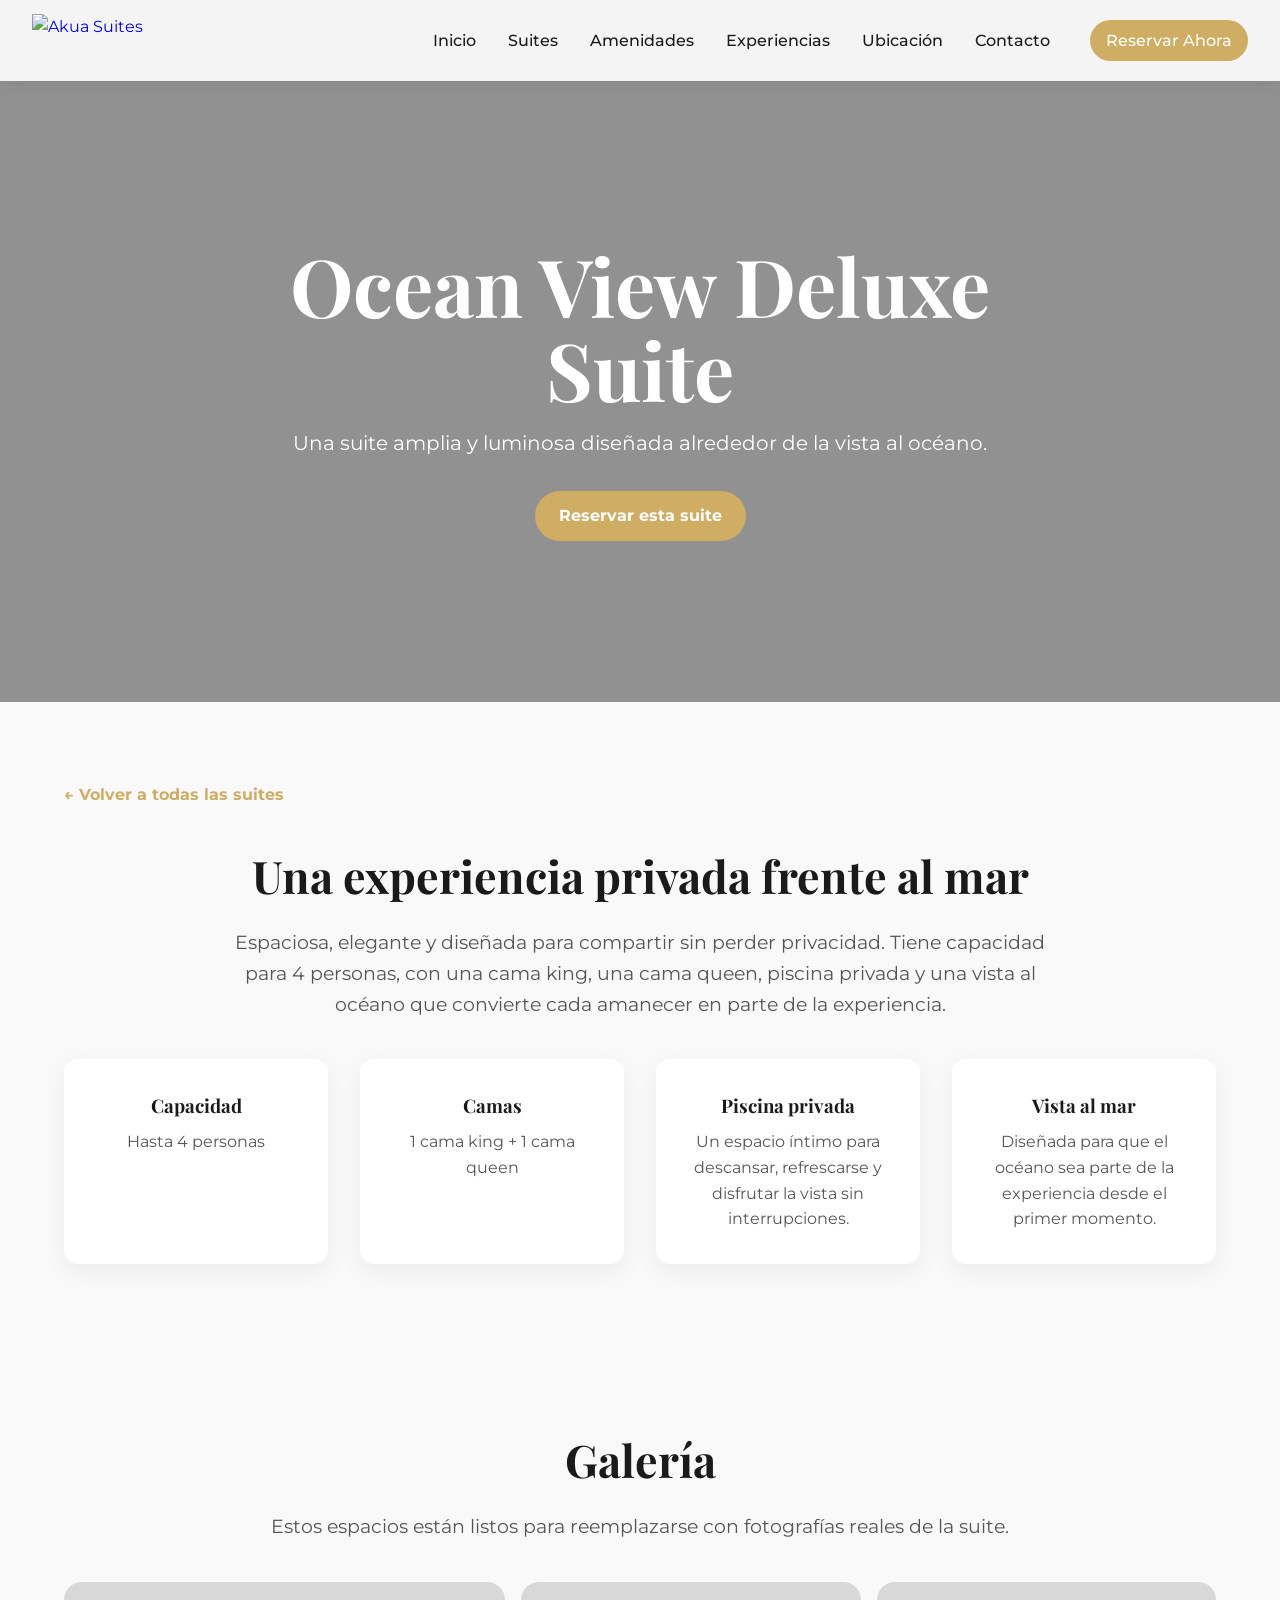
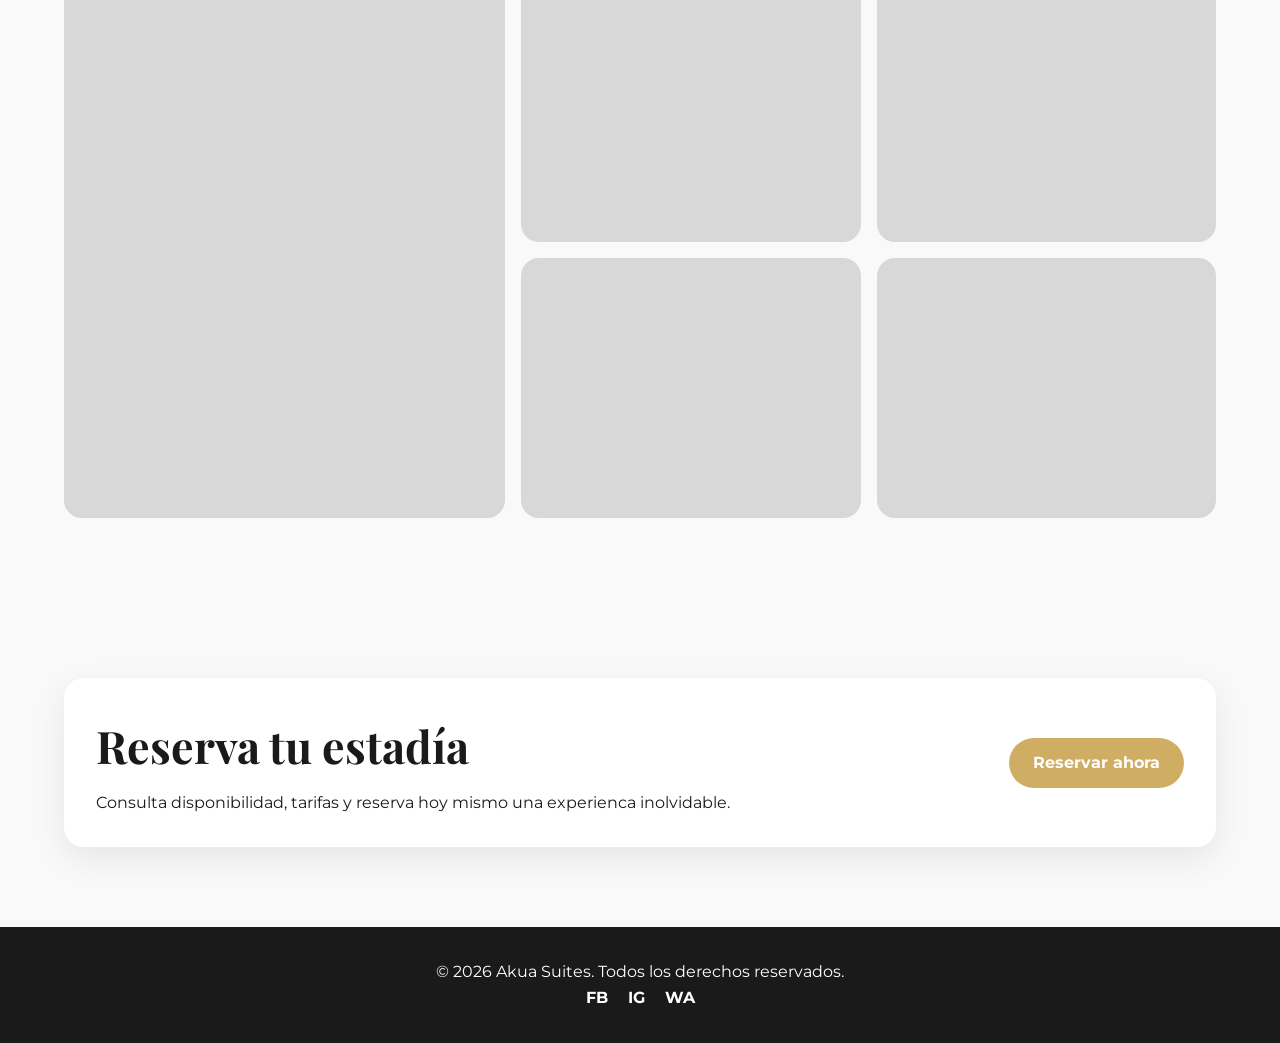
==== suites/ocean-view-deluxe-suite.html @ 4c52f5fa "Add files via upload" ====
<!DOCTYPE html>
<html lang="es">
<head>
    <meta charset="UTF-8">
    <meta name="viewport" content="width=device-width, initial-scale=1.0">
    <title>Ocean View Deluxe Suite – Akua Suites</title>
    <link href="https://fonts.googleapis.com/css2?family=Playfair+Display:wght@400;600;700&family=Montserrat:wght@300;400;600&display=swap" rel="stylesheet">
    <link rel="stylesheet" href="../styles.css">
    <script defer src="../script.js"></script>
</head>
<body>
    
<header class="navbar">
    <a href="../index.html" class="brand" aria-label="Akua Suites inicio">
        <img src="../images/logo.avif" alt="Akua Suites" class="logo-img">
    </a>
    <nav id="nav" class="nav-links">
        <a href="../index.html#home">Inicio</a>
        <a href="../index.html#suites">Suites</a>
        <a href="../index.html#amenities">Amenidades</a>
        <a href="../index.html#experiences">Experiencias</a>
        <a href="../index.html#location">Ubicación</a>
        <a href="../index.html#contact">Contacto</a>
        <a href="https://example.com/book" class="btn-book" target="_blank" rel="noopener">Reservar Ahora</a>
    </nav>
    <button class="hamburger" aria-label="Abrir menú de navegación" aria-expanded="false" aria-controls="nav">
        <span></span><span></span><span></span>
    </button>
</header>


    <section class="suite-detail-hero" style="background-image:url('../images/ocean-view-deluxe-suite.webp');">
        <div class="suite-detail-hero-content">
            <h1>Ocean View Deluxe Suite</h1>
            <p>Una suite amplia y luminosa diseñada alrededor de la vista al océano.</p>
            <a href="https://example.com/book" class="btn-primary" target="_blank" rel="noopener">Reservar esta suite</a>
        </div>
    </section>

    <main>
        <section class="section">
            <div class="container">
                <a href="../index.html#suites" class="back-link">← Volver a todas las suites</a>
                <h2 class="section-title">Una experiencia privada frente al mar</h2>
                <p class="section-subtitle">Espaciosa, elegante y diseñada para compartir sin perder privacidad. Tiene capacidad para 4 personas, con una cama king, una cama queen, piscina privada y una vista al océano que convierte cada amanecer en parte de la experiencia.</p>

                <div class="suite-facts">
                    <div class="fact-card reveal">
                        <h3>Capacidad</h3>
                        <p>Hasta 4 personas</p>
                    </div>
                    <div class="fact-card reveal">
                        <h3>Camas</h3>
                        <p>1 cama king + 1 cama queen</p>
                    </div>
                    <div class="fact-card reveal">
                        <h3>Piscina privada</h3>
                        <p>Un espacio íntimo para descansar, refrescarse y disfrutar la vista sin interrupciones.</p>
                    </div>
                    <div class="fact-card reveal">
                        <h3>Vista al mar</h3>
                        <p>Diseñada para que el océano sea parte de la experiencia desde el primer momento.</p>
                    </div>
                </div>
            </div>
        </section>

        <section class="section">
            <div class="container">
                <h2 class="section-title">Galería</h2>
                <p class="section-subtitle">Estos espacios están listos para reemplazarse con fotografías reales de la suite.</p>
                <div class="suite-gallery">
                    <div class="gallery-item large reveal" style="background-image:url('../images/ocean-view-deluxe-suite-1.avif');"></div>
                    <div class="gallery-item reveal" style="background-image:url('../images/ocean-view-deluxe-suite-2.jpeg');"></div>
                    <div class="gallery-item reveal" style="background-image:url('../images/ocean-view-deluxe-suite-3.jpg');"></div>
                    <div class="gallery-item reveal" style="background-image:url('../images/ocean-view-deluxe-suite-4.jpg');"></div>
                    <div class="gallery-item reveal" style="background-image:url('../images/ocean-view-deluxe-suite-5.jpg');"></div>
                </div>
            </div>
        </section>

        <section class="section">
            <div class="container">
                <div class="suite-booking-panel reveal">
                    <div>
                        <h2 class="section-title" style="text-align:left; margin-bottom:0.5rem;">Reserva tu estadía</h2>
                        <p>Consulta disponibilidad, tarifas y reserva hoy mismo una experienca inolvidable.</p>
                    </div>
                    <a href="https://example.com/book" class="btn-primary" target="_blank" rel="noopener">Reservar ahora</a>
                </div>
            </div>
        </section>
    </main>

    <footer class="footer">
        <div class="container">
            <p>&copy; 2026 Akua Suites. Todos los derechos reservados.</p>
            <div class="social-icons">
                <a href="https://www.facebook.com/Akuasuites/" aria-label="Facebook" target="_blank" rel="noopener">FB</a>
                <a href="https://www.instagram.com/akuasuites/" aria-label="Instagram" target="_blank" rel="noopener">IG</a>
                <a href="https://wa.me/50688733111" aria-label="WhatsApp" target="_blank" rel="noopener">WA</a>
            </div>
        </div>
    </footer>
</body>
</html>
---- styles.css ----
/*
 * Akua Suites Web Styles
 */

:root {
  --primary-color: #1a1a1a;
  --accent-color: #cfae64;
  --light-color: #ffffff;
  --font-serif: 'Playfair Display', serif;
  --font-sans: 'Montserrat', sans-serif;
}

* {
  margin: 0;
  padding: 0;
  box-sizing: border-box;
}

html {
  scroll-padding-top: 92px;
}

body {
  font-family: var(--font-sans);
  line-height: 1.6;
  color: var(--primary-color);
  background-color: #f9f9f9;
  scroll-behavior: smooth;
}

.navbar {
  position: fixed;
  top: 0;
  width: 100%;
  min-height: 78px;
  background-color: rgba(255, 255, 255, 0.9);
  backdrop-filter: blur(16px);
  -webkit-backdrop-filter: blur(16px);
  box-shadow: 0 2px 18px rgba(0, 0, 0, 0.08);
  display: flex;
  justify-content: space-between;
  align-items: center;
  padding: 0.85rem 2rem;
  z-index: 1000;
}

.brand {
  display: inline-flex;
  align-items: center;
  text-decoration: none;
}

.logo-img {
  height: 54px;
  width: auto;
  display: block;
  object-fit: contain;
}

.navbar .nav-links {
  display: flex;
  gap: 1rem;
  align-items: center;
}

.navbar .nav-links a {
  text-decoration: none;
  color: var(--primary-color);
  font-weight: 500;
  position: relative;
  padding: 0.5rem;
  transition: color 0.3s ease;
}

.navbar .nav-links a:hover {
  color: var(--accent-color);
}

.btn-book {
  background-color: var(--accent-color);
  color: var(--light-color) !important;
  padding: 0.5rem 1rem !important;
  border-radius: 999px;
  font-weight: bold;
  margin-left: 1rem;
  text-decoration: none;
}

.btn-book:hover {
  background-color: #a88841;
}

.hamburger {
  display: none;
  flex-direction: column;
  cursor: pointer;
  background: transparent;
  border: none;
  padding: 0.5rem;
}

.hamburger span {
  height: 2px;
  width: 25px;
  background: var(--primary-color);
  margin-bottom: 5px;
  border-radius: 2px;
}

.hero {
  height: 100vh;
  background-image: url('images/hero.avif');
  background-size: cover;
  background-position: center;
  position: relative;
  display: flex;
  align-items: center;
  justify-content: center;
  text-align: center;
  color: var(--light-color);
}

.hero::before,
.suite-detail-hero::before {
  content: '';
  position: absolute;
  inset: 0;
  background: rgba(0, 0, 0, 0.42);
}

.hero-content,
.suite-detail-hero-content {
  position: relative;
  max-width: 850px;
  padding: 1rem;
}

.hero h1,
.suite-detail-hero h1 {
  font-family: var(--font-serif);
  font-size: clamp(2.6rem, 7vw, 5rem);
  line-height: 1.05;
  margin-bottom: 1rem;
}

.hero p,
.suite-detail-hero p {
  font-size: 1.25rem;
  margin-bottom: 2rem;
}

.btn-primary,
.btn-secondary {
  background-color: var(--accent-color);
  color: var(--light-color);
  padding: 0.75rem 1.5rem;
  border-radius: 999px;
  text-decoration: none;
  font-weight: bold;
  transition: background-color 0.3s ease, color 0.3s ease, transform 0.3s ease;
  display: inline-block;
}

.btn-primary:hover,
.btn-secondary:hover {
  background-color: #a88841;
  color: var(--light-color);
  transform: translateY(-2px);
}

.btn-secondary {
  background-color: transparent;
  border: 2px solid var(--accent-color);
  color: var(--accent-color);
}

.btn-secondary:hover {
  background-color: var(--accent-color);
  color: var(--light-color);
}

.section {
  padding: 5rem 0;
}

.container {
  width: 90%;
  max-width: 1200px;
  margin: 0 auto;
}

.section-title {
  font-family: var(--font-serif);
  font-size: clamp(2rem, 4vw, 2.8rem);
  margin-bottom: 1rem;
  text-align: center;
}

.section-subtitle {
  font-size: 1.2rem;
  margin: 0 auto 2.5rem;
  text-align: center;
  color: #555;
  max-width: 850px;
}

.suite-grid {
  display: grid;
  grid-template-columns: repeat(auto-fit, minmax(260px, 1fr));
  gap: 2rem;
}

.suite-item {
  background-color: #fff;
  border-radius: 14px;
  overflow: hidden;
  box-shadow: 0 8px 28px rgba(0, 0, 0, 0.08);
  text-align: left;
  transition: transform 0.35s ease, box-shadow 0.35s ease;
}

.suite-link {
  display: block;
  color: inherit;
  text-decoration: none;
}

.suite-item:hover {
  transform: translateY(-7px);
  box-shadow: 0 16px 38px rgba(0, 0, 0, 0.15);
}

.suite-image {
  height: 220px;
  background-size: cover;
  background-position: center;
  background-color: #d8d8d8;
}

.suite-card-content {
  padding-bottom: 1.5rem;
}

.suite-label {
  margin: 1rem 1rem 0.25rem !important;
  color: var(--accent-color) !important;
  font-size: 0.78rem;
  text-transform: uppercase;
  letter-spacing: 0.12em;
  font-weight: 700;
}

.suite-item h3 {
  font-family: var(--font-serif);
  font-size: 1.5rem;
  margin: 0.35rem 1rem 0.75rem;
}

.suite-item p {
  margin: 0 1rem 1.2rem;
  color: #666;
}

.suite-note {
  margin-top: 2rem;
  font-style: italic;
  text-align: center;
  color: #666;
}

.amenities-grid,
.experience-grid,
.suite-facts {
  display: grid;
  gap: 2rem;
}

.amenities-grid {
  grid-template-columns: repeat(auto-fit, minmax(220px, 1fr));
}

.experience-grid {
  grid-template-columns: repeat(auto-fit, minmax(250px, 1fr));
}

.amenity-item,
.experience-item,
.fact-card {
  background-color: #fff;
  padding: 2rem;
  border-radius: 14px;
  text-align: center;
  box-shadow: 0 8px 24px rgba(0, 0, 0, 0.06);
  transition: transform 0.3s ease;
}

.experience-item {
  text-align: left;
}

.amenity-item:hover,
.experience-item:hover,
.fact-card:hover {
  transform: translateY(-5px);
}

.amenity-icon {
  font-size: 2rem;
  margin-bottom: 0.5rem;
}

.amenity-item h4,
.experience-item h3,
.fact-card h3 {
  font-family: var(--font-serif);
  margin-bottom: 0.5rem;
}

.amenity-item p,
.experience-item p,
.fact-card p {
  color: #555;
}

.text-link {
  display: inline-block;
  margin: 0 1rem;
  color: var(--accent-color);
  font-weight: 600;
  text-decoration: none;
  border-bottom: 1px solid var(--accent-color);
  transition: opacity 0.3s ease;
}

.experience-item .text-link {
  margin-left: 0;
}

.text-link:hover {
  opacity: 0.7;
}

.location-content {
  background-color: #fff;
  padding: 2rem;
  border-radius: 14px;
  box-shadow: 0 8px 24px rgba(0, 0, 0, 0.06);
}

.map-embed {
  width: 100%;
  height: 350px;
  border-radius: 14px;
  overflow: hidden;
  margin-top: 1.5rem;
  box-shadow: 0 10px 28px rgba(0, 0, 0, 0.08);
}

.map-embed iframe {
  width: 100%;
  height: 100%;
  display: block;
}

.contact-content {
  display: flex;
  flex-wrap: wrap;
  gap: 2rem;
}

.contact-form,
.contact-info {
  flex: 1 1 300px;
}

.contact-form label {
  display: block;
  margin-bottom: 0.5rem;
  font-weight: bold;
}

.contact-form input,
.contact-form textarea {
  width: 100%;
  padding: 0.75rem;
  border: 1px solid #ccc;
  border-radius: 8px;
  margin-bottom: 1rem;
}

.contact-info p {
  margin-bottom: 1rem;
}

.footer {
  background-color: var(--primary-color);
  color: var(--light-color);
  padding: 2rem 0;
  text-align: center;
}

.footer .social-icons a {
  margin: 0 0.5rem;
  color: var(--light-color);
  text-decoration: none;
  font-weight: bold;
}

.footer .social-icons a:hover {
  color: var(--accent-color);
}

/* Suite detail pages */
.suite-detail-hero {
  min-height: 78vh;
  background-size: cover;
  background-position: center;
  position: relative;
  display: flex;
  align-items: center;
  justify-content: center;
  text-align: center;
  color: var(--light-color);
  padding-top: 82px;
}

.suite-facts {
  grid-template-columns: repeat(auto-fit, minmax(220px, 1fr));
}

.suite-gallery {
  display: grid;
  grid-template-columns: 1.3fr 1fr 1fr;
  grid-auto-rows: 260px;
  gap: 1rem;
}

.gallery-item {
  background-size: cover;
  background-position: center;
  background-color: #d8d8d8;
  border-radius: 18px;
  overflow: hidden;
  position: relative;
}

.gallery-item::after {
  position: absolute;
  inset: auto 1rem 1rem 1rem;
  background: rgba(255, 255, 255, 0.82);
  color: #333;
  padding: 0.45rem 0.75rem;
  border-radius: 999px;
  font-size: 0.8rem;
  width: max-content;
}

.gallery-item.large {
  grid-row: span 2;
}

.suite-booking-panel {
  background: #fff;
  border-radius: 20px;
  padding: 2rem;
  box-shadow: 0 12px 35px rgba(0, 0, 0, 0.08);
  display: flex;
  align-items: center;
  justify-content: space-between;
  gap: 1.5rem;
  flex-wrap: wrap;
}

.back-link {
  display: inline-block;
  margin-bottom: 2rem;
  color: var(--accent-color);
  text-decoration: none;
  font-weight: 700;
}

/* Reveal animation */
.reveal {
  opacity: 0;
  transform: translateY(40px);
  transition: opacity 0.6s ease-out, transform 0.6s ease-out;
}

.reveal.active {
  opacity: 1;
  transform: translateY(0);
}

@media (max-width: 900px) {
  .navbar .nav-links {
    position: fixed;
    top: 0;
    right: -100%;
    height: 100vh;
    width: min(78%, 360px);
    background-color: rgba(255, 255, 255, 0.97);
    flex-direction: column;
    align-items: flex-start;
    padding: 6rem 2rem 2rem;
    transition: right 0.3s ease;
    box-shadow: -10px 0 30px rgba(0, 0, 0, 0.12);
  }

  .navbar .nav-links.open {
    right: 0;
  }

  .navbar .nav-links a {
    margin: 0.4rem 0;
    font-size: 1.05rem;
  }

  .navbar .hamburger {
    display: flex;
  }

  .btn-book {
    margin-left: 0;
  }

  .section {
    padding: 4rem 0;
  }

  .hero h1,
  .suite-detail-hero h1 {
    font-size: 2.7rem;
  }

  .hero p,
  .suite-detail-hero p {
    font-size: 1rem;
  }

  .logo-img {
    height: 46px;
  }

  .suite-gallery {
    grid-template-columns: 1fr;
    grid-auto-rows: 240px;
  }

  .gallery-item.large {
    grid-row: span 1;
  }
}

@media (prefers-reduced-motion: reduce) {
  * {
    scroll-behavior: auto !important;
    transition: none !important;
  }
}


/* Contact social section */
.contact-social-panel {
  background: #fff;
  border-radius: 22px;
  padding: 2.5rem;
  box-shadow: 0 12px 35px rgba(0, 0, 0, 0.08);
  display: grid;
  grid-template-columns: 1fr 1.3fr;
  gap: 2rem;
  align-items: center;
}

.contact-card {
  text-align: left;
}

.contact-label {
  display: inline-block;
  color: var(--accent-color);
  font-size: 0.78rem;
  text-transform: uppercase;
  letter-spacing: 0.12em;
  font-weight: 700;
  margin-bottom: 0.6rem;
}

.contact-phone {
  display: block;
  font-family: var(--font-serif);
  font-size: clamp(2rem, 4vw, 3rem);
  color: var(--primary-color);
  text-decoration: none;
  line-height: 1.1;
  margin-bottom: 1rem;
}

.contact-phone:hover {
  color: var(--accent-color);
}

.social-contact-grid {
  display: grid;
  grid-template-columns: repeat(3, 1fr);
  gap: 1rem;
}

.social-card {
  min-height: 150px;
  border: 1px solid rgba(0, 0, 0, 0.08);
  border-radius: 18px;
  padding: 1.25rem;
  text-decoration: none;
  color: var(--primary-color);
  display: flex;
  flex-direction: column;
  justify-content: center;
  align-items: center;
  gap: 0.85rem;
  transition: transform 0.3s ease, box-shadow 0.3s ease, border-color 0.3s ease;
}

.social-card:hover {
  transform: translateY(-5px);
  box-shadow: 0 14px 30px rgba(0, 0, 0, 0.12);
  border-color: var(--accent-color);
}

.social-card img {
  width: 52px;
  height: 52px;
  object-fit: contain;
}

.social-card span {
  font-weight: 700;
}

@media (max-width: 768px) {
  .contact-social-panel {
    grid-template-columns: 1fr;
    padding: 1.5rem;
  }

  .social-contact-grid {
    grid-template-columns: 1fr;
  }

  .social-card {
    min-height: 110px;
  }
}


/* Corrected contact section: social only */
.contact-social-panel {
  background: #fff;
  border-radius: 22px;
  padding: 2.5rem;
  box-shadow: 0 12px 35px rgba(0, 0, 0, 0.08);
  display: grid;
  grid-template-columns: 1fr 1.3fr;
  gap: 2rem;
  align-items: center;
}

.contact-card {
  text-align: left;
}

.contact-label {
  display: inline-block;
  color: var(--accent-color);
  font-size: 0.78rem;
  text-transform: uppercase;
  letter-spacing: 0.12em;
  font-weight: 700;
  margin-bottom: 0.6rem;
}

.contact-phone {
  display: block;
  font-family: var(--font-serif);
  font-size: clamp(2rem, 4vw, 3rem);
  color: var(--primary-color);
  text-decoration: none;
  line-height: 1.1;
  margin-bottom: 1rem;
}

.contact-phone:hover {
  color: var(--accent-color);
}

.social-contact-grid {
  display: grid;
  grid-template-columns: repeat(3, 1fr);
  gap: 1rem;
}

.social-card {
  min-height: 150px;
  border: 1px solid rgba(0, 0, 0, 0.08);
  border-radius: 18px;
  padding: 1.25rem;
  text-decoration: none;
  color: var(--primary-color);
  display: flex;
  flex-direction: column;
  justify-content: center;
  align-items: center;
  gap: 0.85rem;
  transition: transform 0.3s ease, box-shadow 0.3s ease, border-color 0.3s ease;
}

.social-card:hover {
  transform: translateY(-5px);
  box-shadow: 0 14px 30px rgba(0, 0, 0, 0.12);
  border-color: var(--accent-color);
}

.social-card img {
  width: 52px;
  height: 52px;
  object-fit: contain;
}

.social-card span {
  font-weight: 700;
}

@media (max-width: 768px) {
  .contact-social-panel {
    grid-template-columns: 1fr;
    padding: 1.5rem;
  }

  .social-contact-grid {
    grid-template-columns: 1fr;
  }

  .social-card {
    min-height: 110px;
  }
}
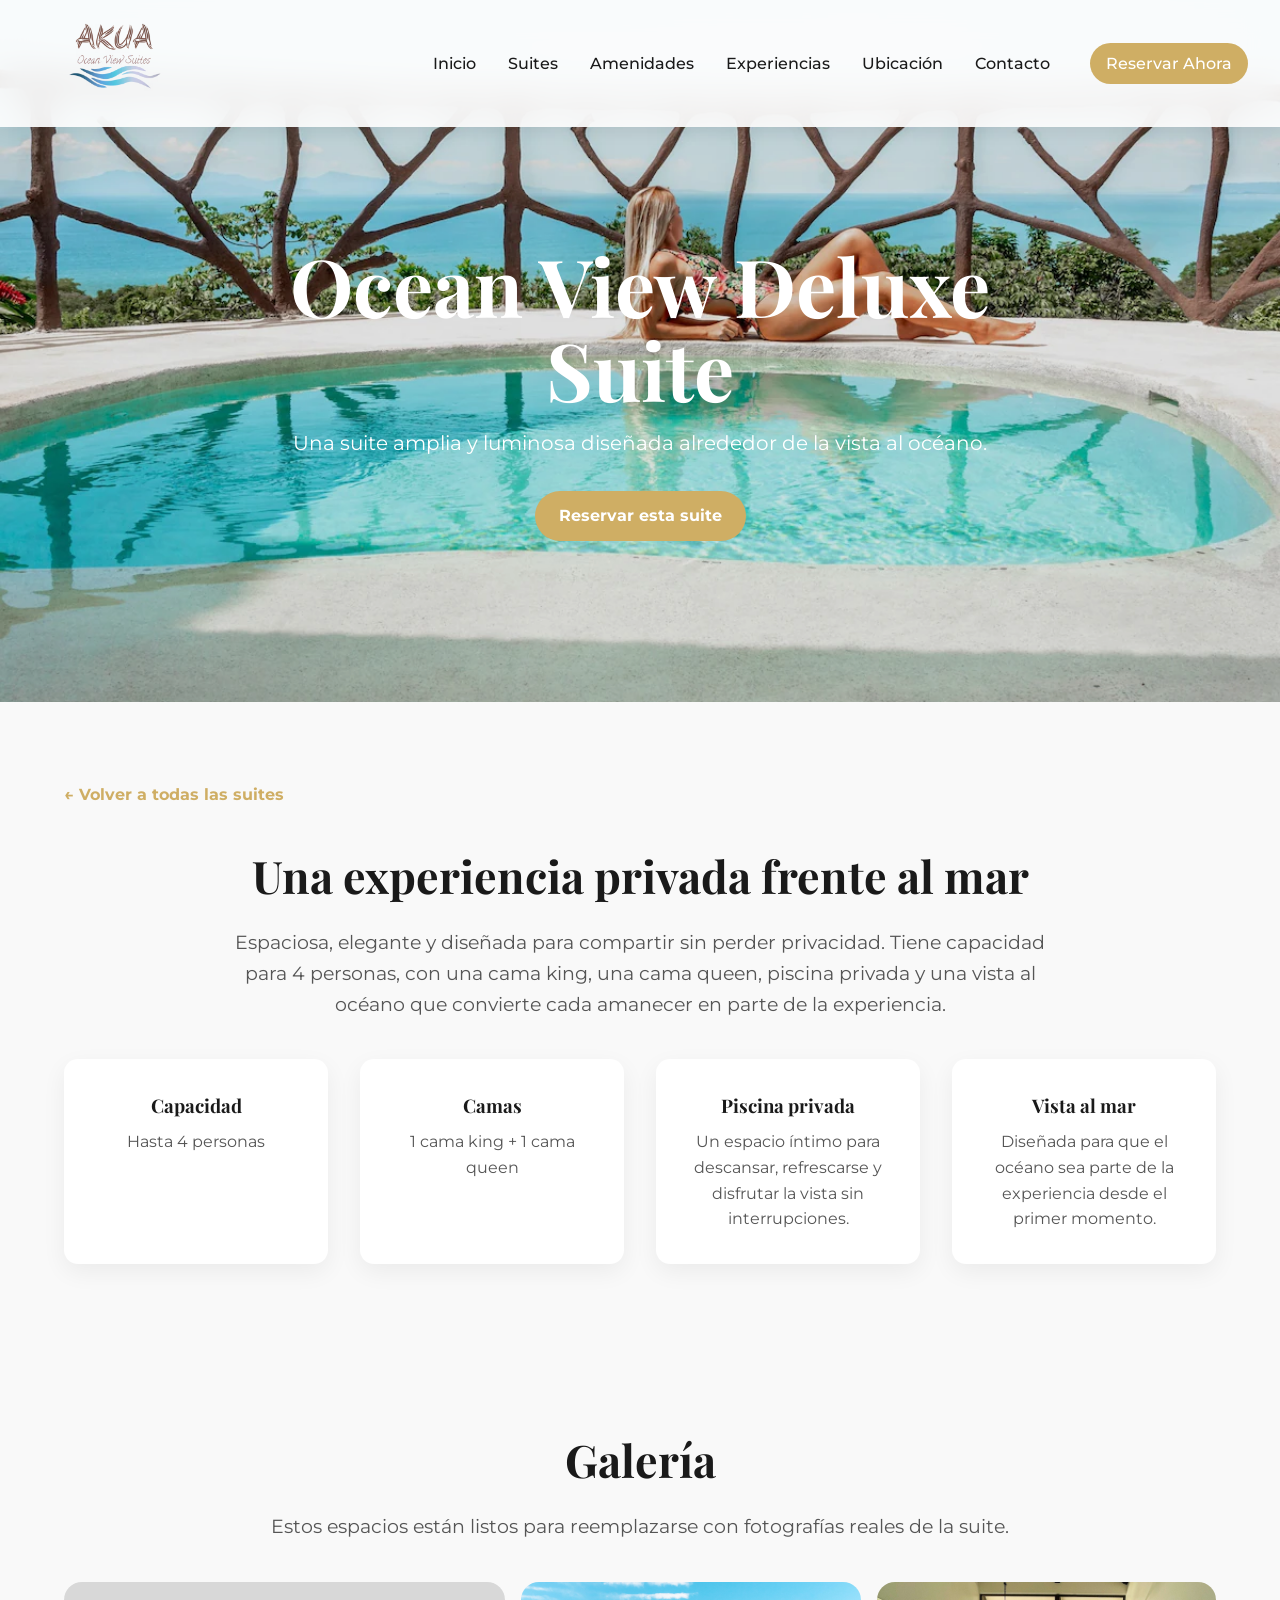
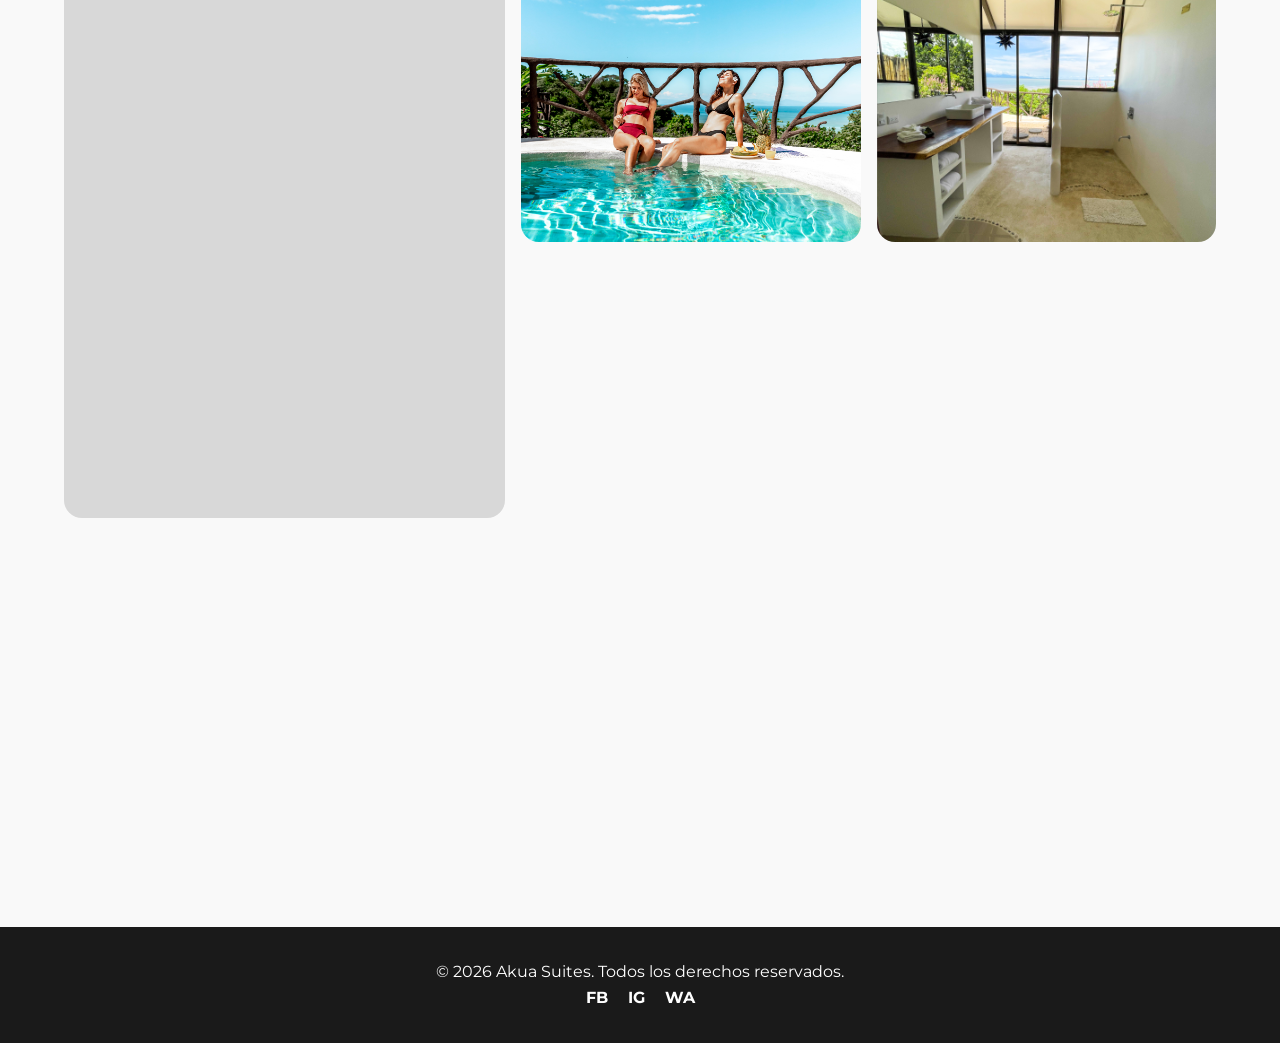
==== commit 8cc08845: "Fix 1" ====
--- a/suites/ocean-view-deluxe-suite.html
+++ b/suites/ocean-view-deluxe-suite.html
@@ -70,8 +70,8 @@
                 <h2 class="section-title">Galería</h2>
                 <p class="section-subtitle">Estos espacios están listos para reemplazarse con fotografías reales de la suite.</p>
                 <div class="suite-gallery">
-                    <div class="gallery-item large reveal" style="background-image:url('../images/ocean-view-deluxe-suite-1.avif');"></div>
-                    <div class="gallery-item reveal" style="background-image:url('../images/ocean-view-deluxe-suite-2.jpeg');"></div>
+                    <div class="gallery-item large reveal" style="background-image:url('../images/ocean-view-deluxe-suite-1.jpg');"></div>
+                    <div class="gallery-item reveal" style="background-image:url('../images/ocean-view-deluxe-suite-2.jpg');"></div>
                     <div class="gallery-item reveal" style="background-image:url('../images/ocean-view-deluxe-suite-3.jpg');"></div>
                     <div class="gallery-item reveal" style="background-image:url('../images/ocean-view-deluxe-suite-4.jpg');"></div>
                     <div class="gallery-item reveal" style="background-image:url('../images/ocean-view-deluxe-suite-5.jpg');"></div>
--- a/styles.css
+++ b/styles.css
@@ -51,7 +51,7 @@
 }
 
 .logo-img {
-  height: 54px;
+  height: 100px;
   width: auto;
   display: block;
   object-fit: contain;
@@ -120,12 +120,20 @@
   color: var(--light-color);
 }
 
-.hero::before,
+.hero::before {
+  content: '';
+  position: absolute;
+  inset: 0;
+  /* Main hero overlay (reduced) */
+  background: rgba(0, 0, 0, 0.18);
+}
+
 .suite-detail-hero::before {
   content: '';
   position: absolute;
   inset: 0;
-  background: rgba(0, 0, 0, 0.42);
+  /* Slightly clearer on suite pages */
+  background: rgba(0, 0, 0, 0.12);
 }
 
 .hero-content,
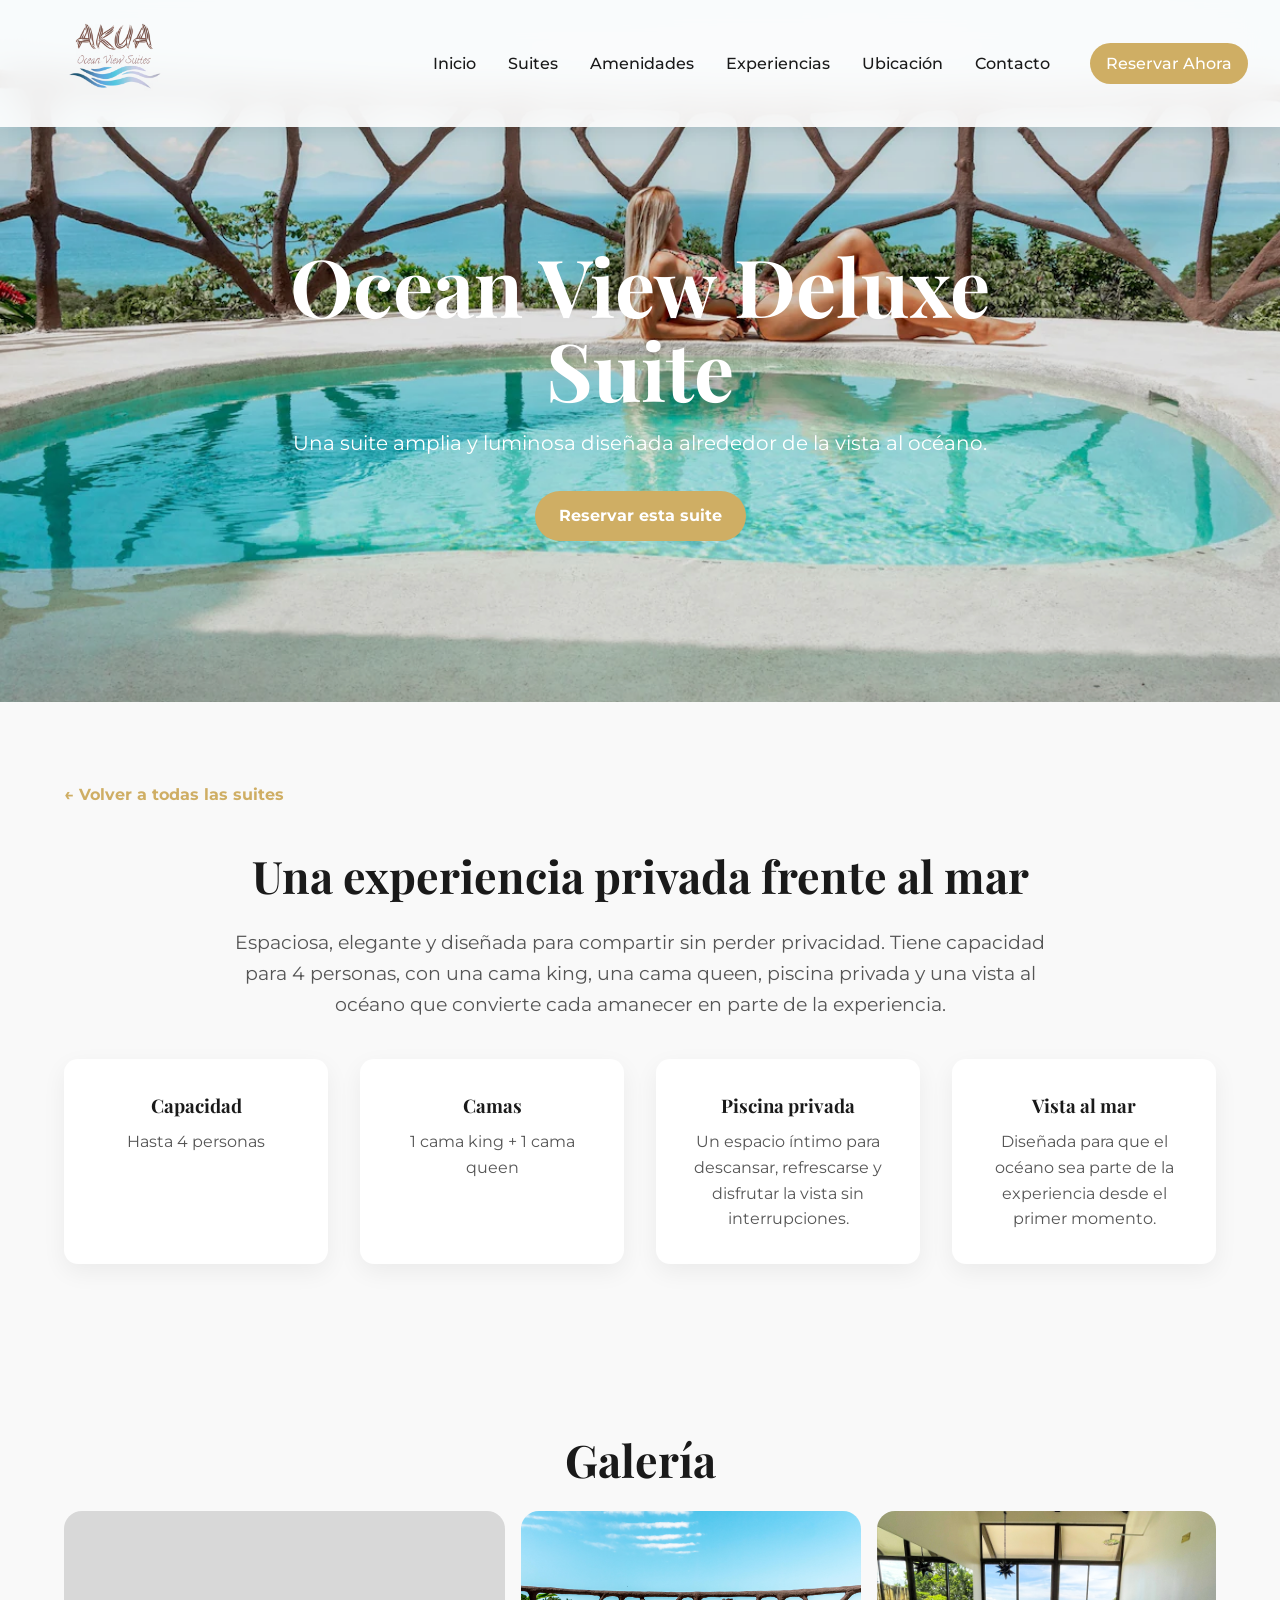
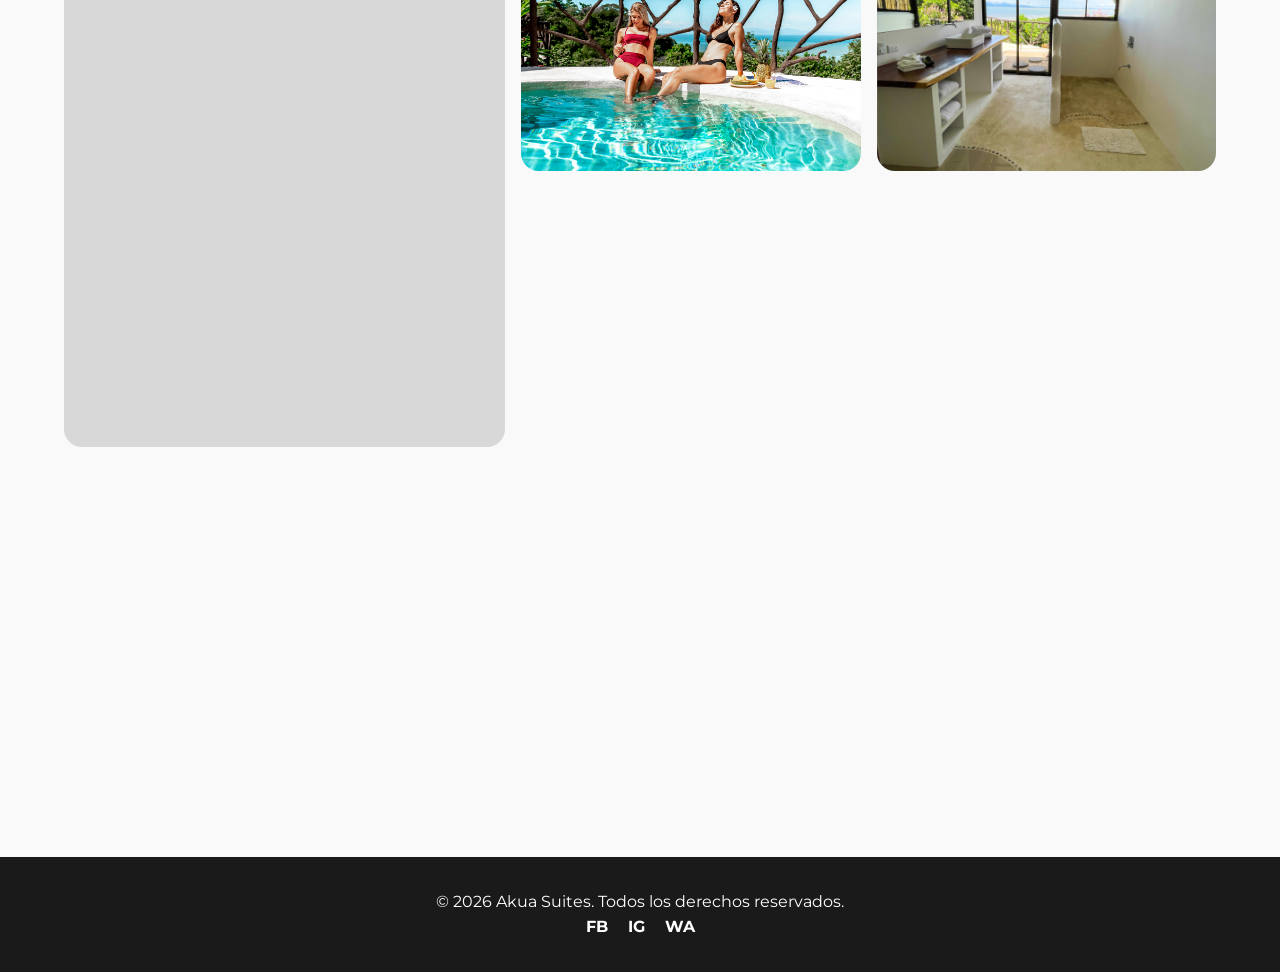
==== commit 2d4d167e: "Fix 2" ====
--- a/suites/ocean-view-deluxe-suite.html
+++ b/suites/ocean-view-deluxe-suite.html
@@ -68,7 +68,6 @@
         <section class="section">
             <div class="container">
                 <h2 class="section-title">Galería</h2>
-                <p class="section-subtitle">Estos espacios están listos para reemplazarse con fotografías reales de la suite.</p>
                 <div class="suite-gallery">
                     <div class="gallery-item large reveal" style="background-image:url('../images/ocean-view-deluxe-suite-1.jpg');"></div>
                     <div class="gallery-item reveal" style="background-image:url('../images/ocean-view-deluxe-suite-2.jpg');"></div>
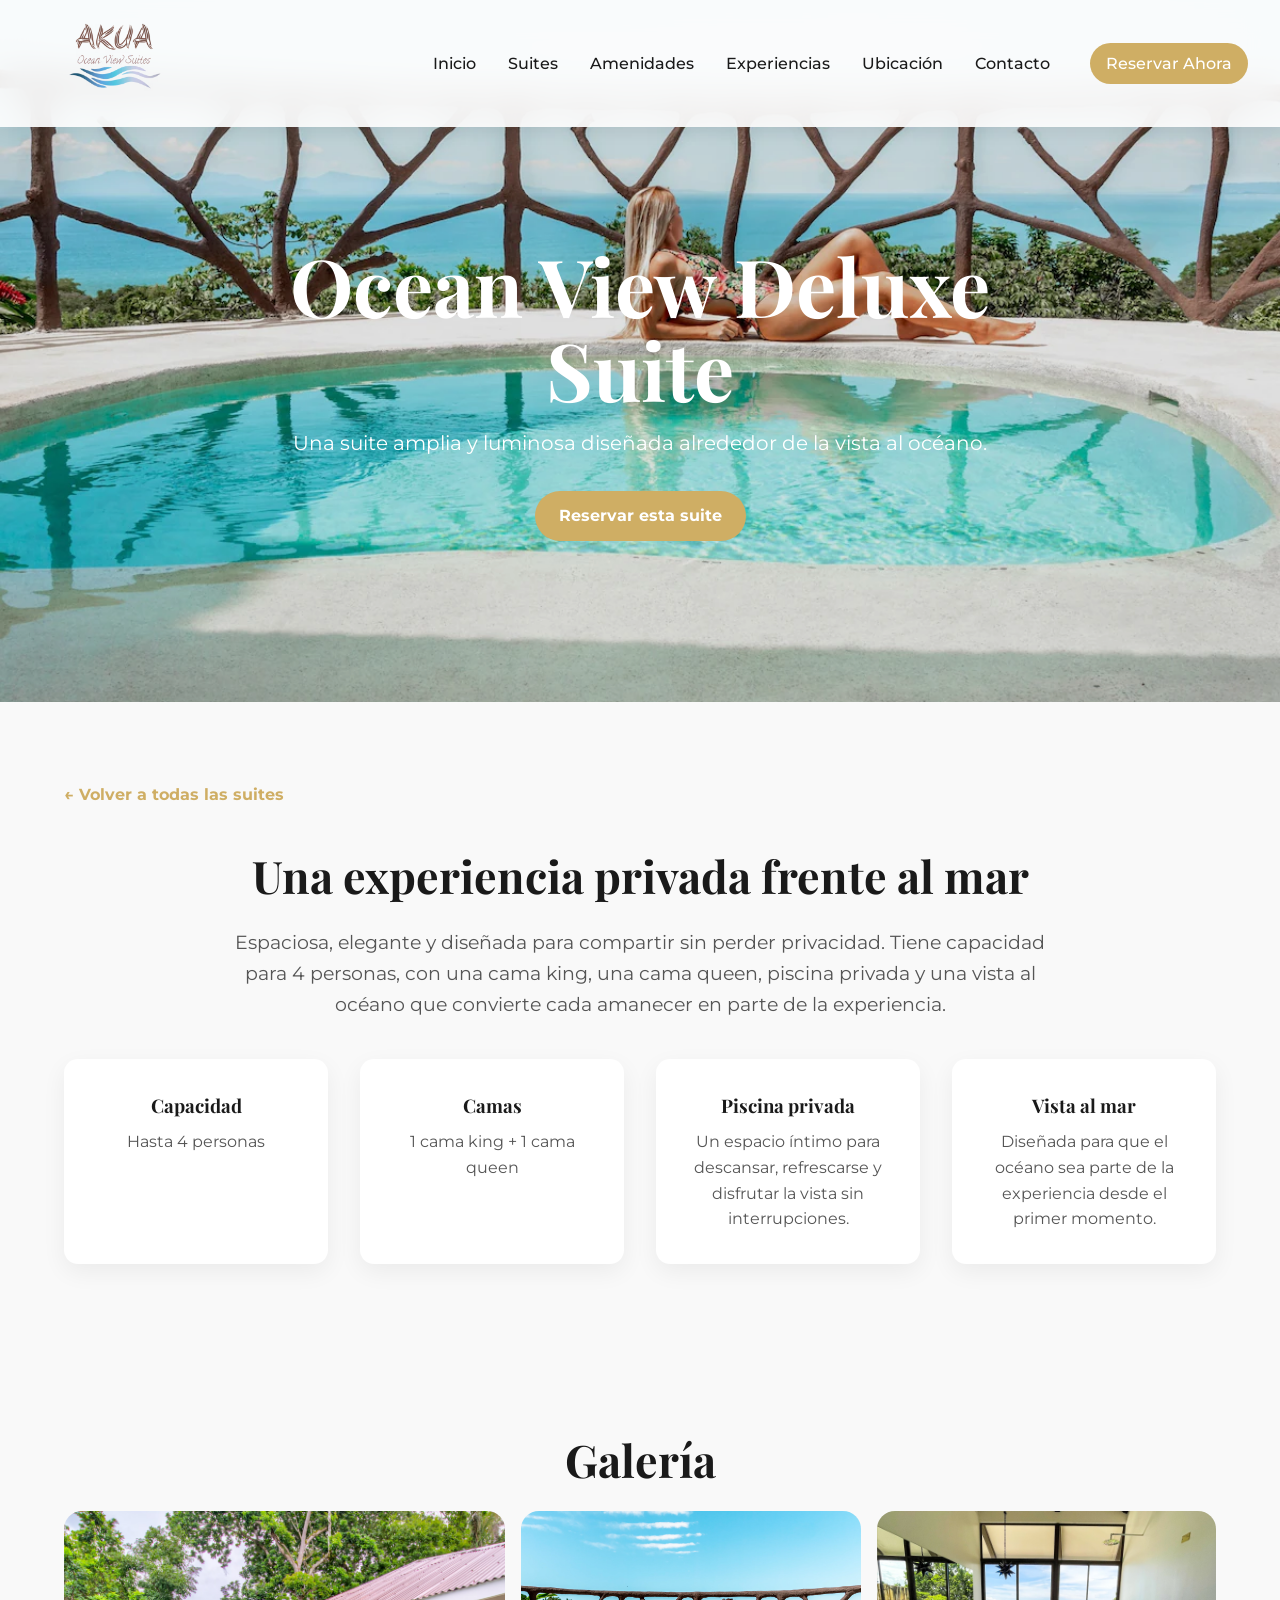
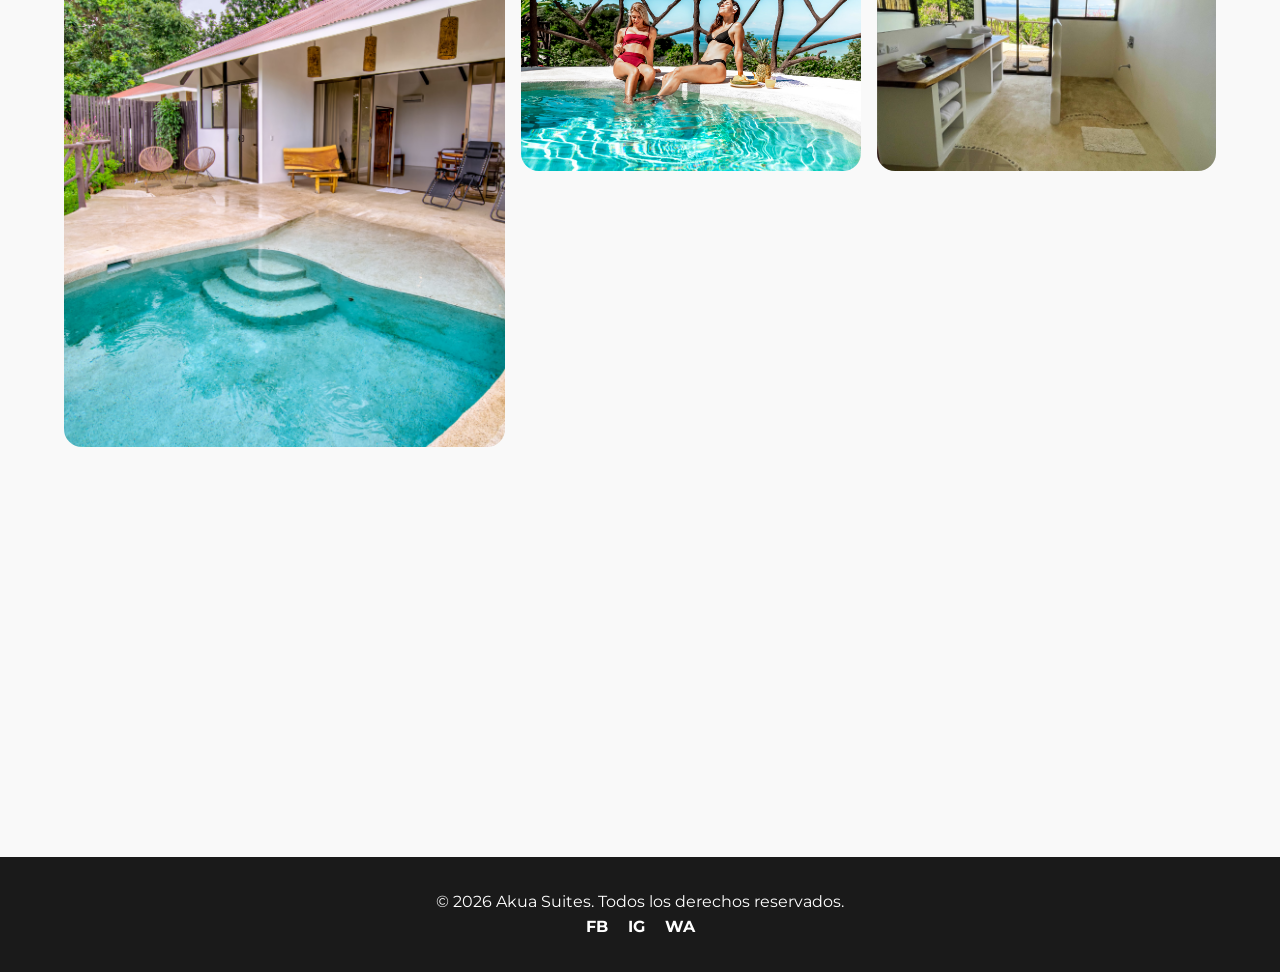
==== commit c5187388: "Image format adjustment" ====
--- a/suites/ocean-view-deluxe-suite.html
+++ b/suites/ocean-view-deluxe-suite.html
@@ -69,11 +69,11 @@
             <div class="container">
                 <h2 class="section-title">Galería</h2>
                 <div class="suite-gallery">
-                    <div class="gallery-item large reveal" style="background-image:url('../images/ocean-view-deluxe-suite-1.jpg');"></div>
-                    <div class="gallery-item reveal" style="background-image:url('../images/ocean-view-deluxe-suite-2.jpg');"></div>
-                    <div class="gallery-item reveal" style="background-image:url('../images/ocean-view-deluxe-suite-3.jpg');"></div>
-                    <div class="gallery-item reveal" style="background-image:url('../images/ocean-view-deluxe-suite-4.jpg');"></div>
-                    <div class="gallery-item reveal" style="background-image:url('../images/ocean-view-deluxe-suite-5.jpg');"></div>
+                    <div class="gallery-item large reveal" style="background-image:url('../images/ocean-view-deluxe-suite-1.avif');"></div>
+                    <div class="gallery-item reveal" style="background-image:url('../images/ocean-view-deluxe-suite-2.avif');"></div>
+                    <div class="gallery-item reveal" style="background-image:url('../images/ocean-view-deluxe-suite-3.avif');"></div>
+                    <div class="gallery-item reveal" style="background-image:url('../images/ocean-view-deluxe-suite-4.avif');"></div>
+                    <div class="gallery-item reveal" style="background-image:url('../images/ocean-view-deluxe-suite-5.avif');"></div>
                 </div>
             </div>
         </section>
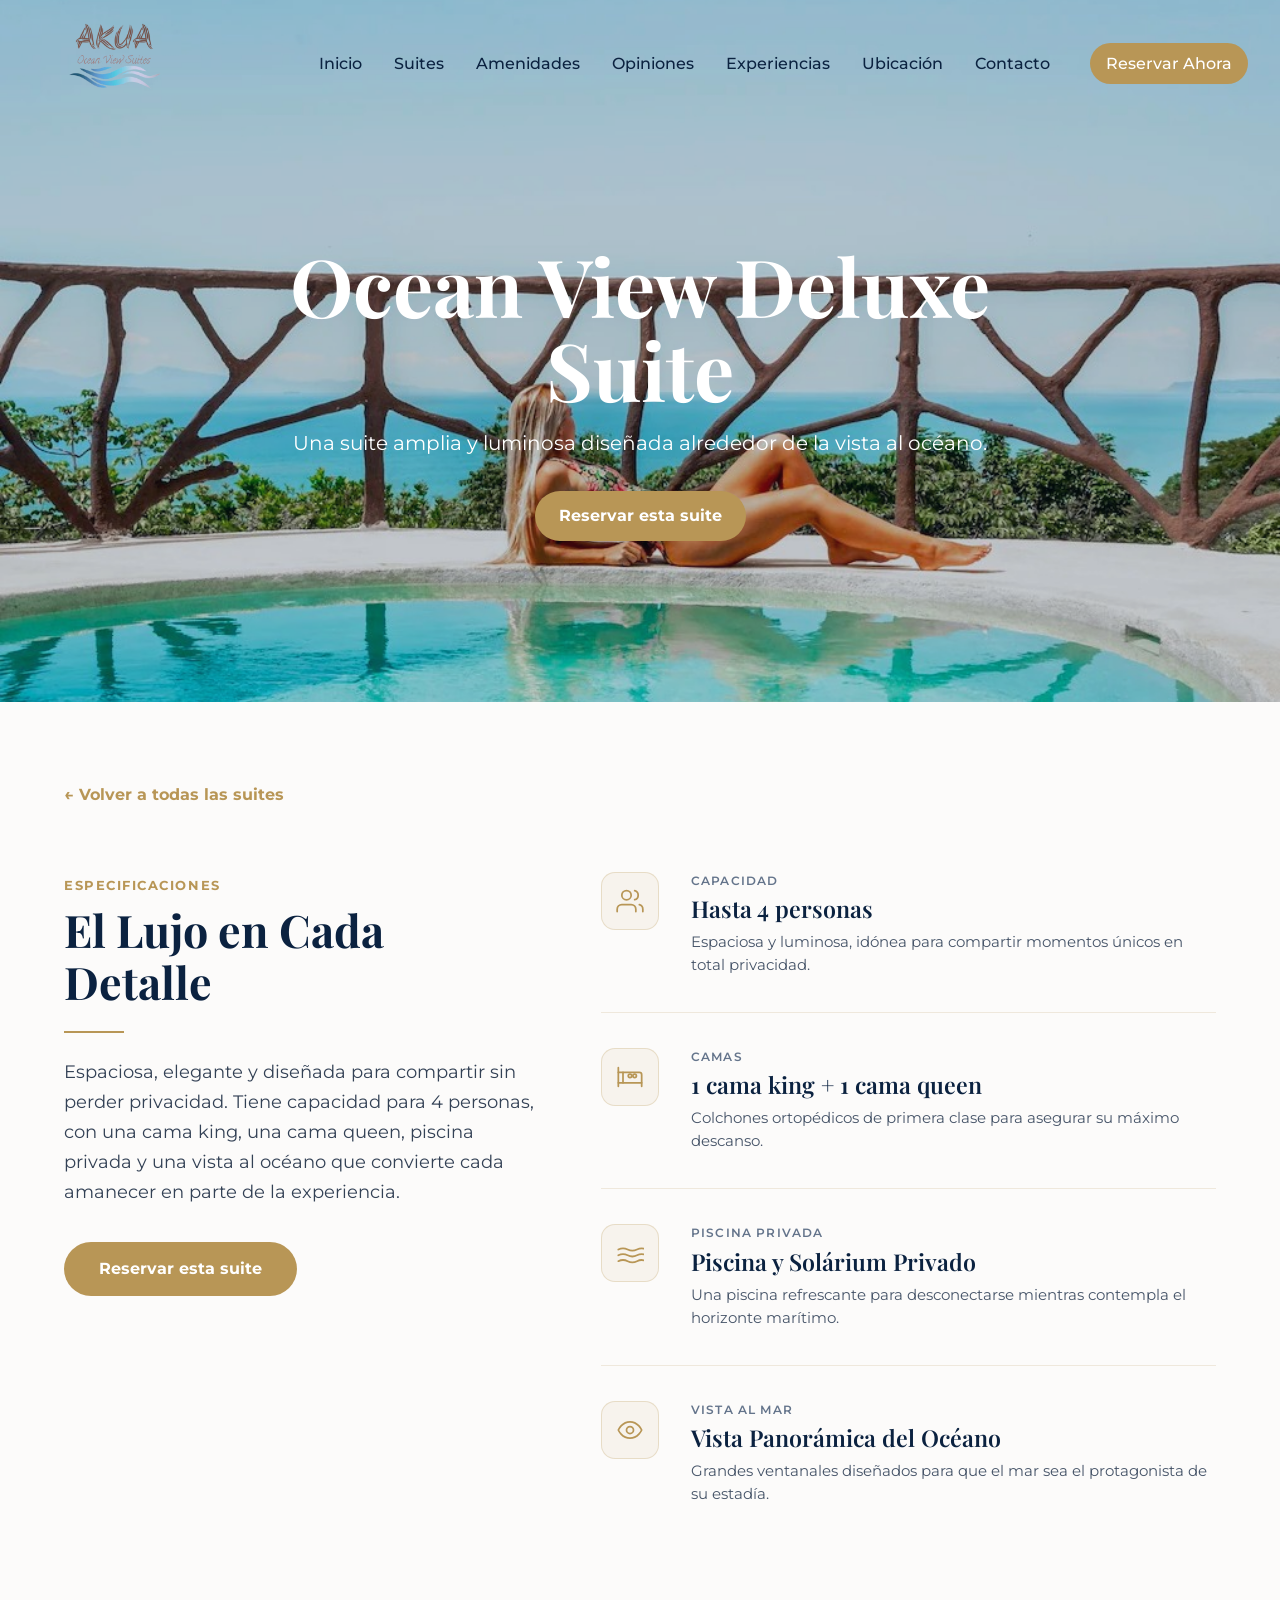
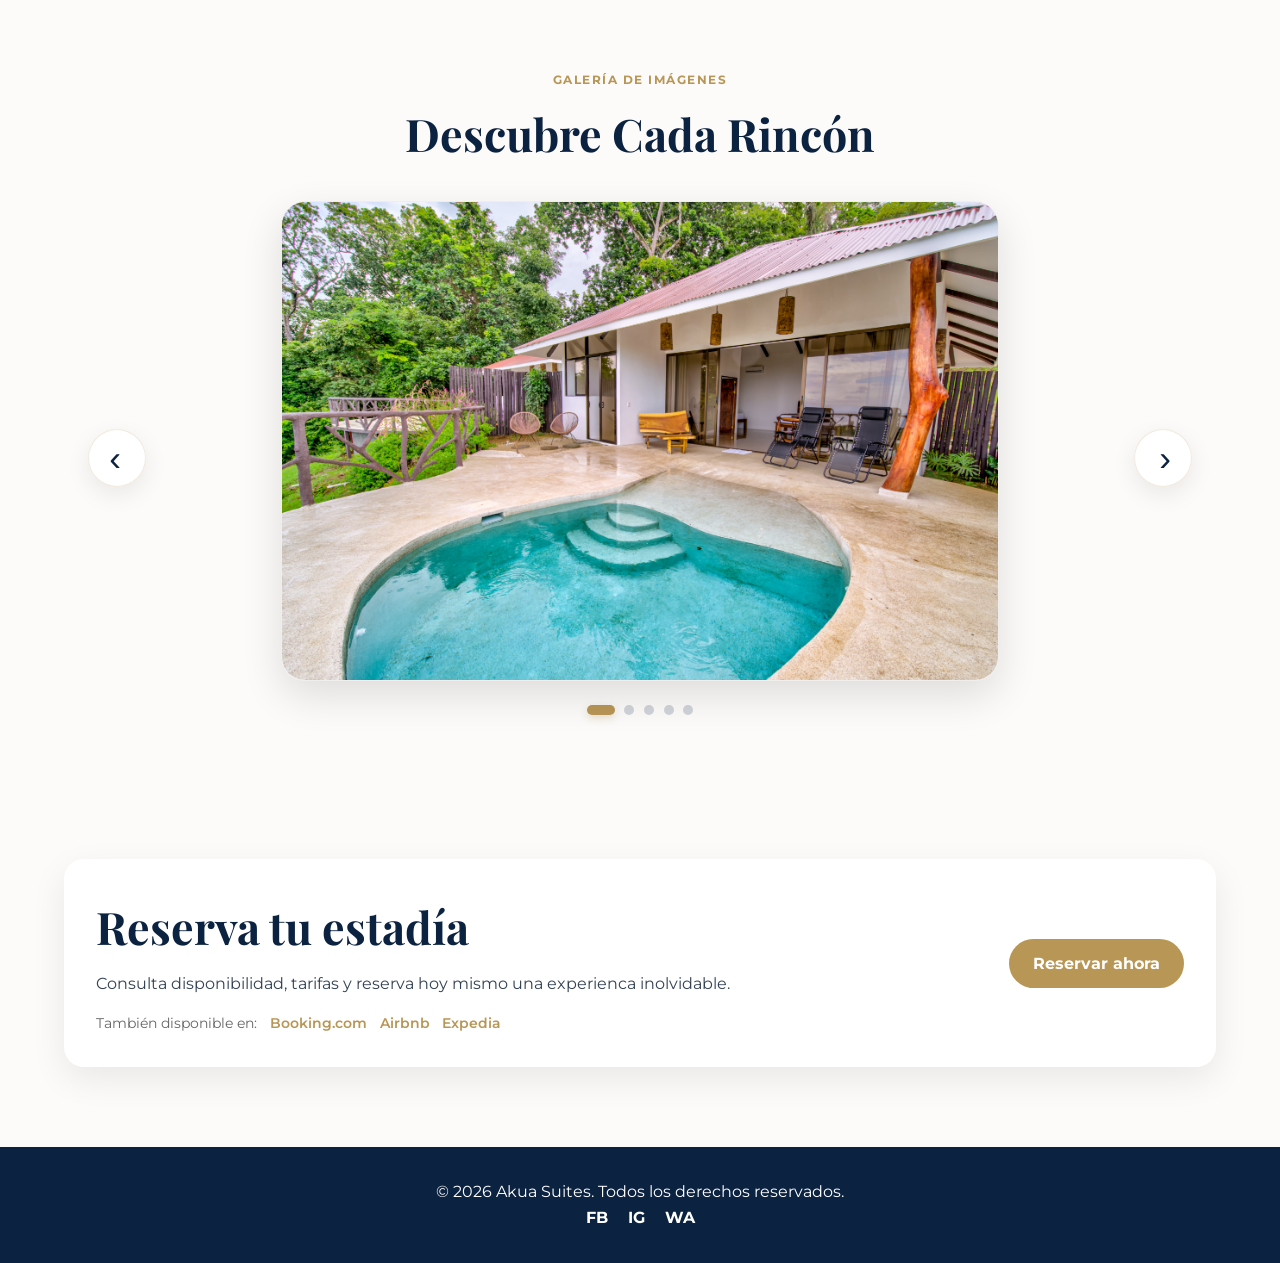
==== commit 25c4a406: ""Fix: Update images and suite pages for better user experience"" ====
--- a/suites/ocean-view-deluxe-suite.html
+++ b/suites/ocean-view-deluxe-suite.html
@@ -1,79 +1,208 @@
 <!DOCTYPE html>
 <html lang="es">
+
 <head>
     <meta charset="UTF-8">
     <meta name="viewport" content="width=device-width, initial-scale=1.0">
     <title>Ocean View Deluxe Suite – Akua Suites</title>
-    <link href="https://fonts.googleapis.com/css2?family=Playfair+Display:wght@400;600;700&family=Montserrat:wght@300;400;600&display=swap" rel="stylesheet">
+    <link
+        href="https://fonts.googleapis.com/css2?family=Playfair+Display:wght@400;600;700&family=Montserrat:wght@300;400;600&display=swap"
+        rel="stylesheet">
     <link rel="stylesheet" href="../styles.css">
     <script defer src="../script.js"></script>
 </head>
+
 <body>
-    
-<header class="navbar">
-    <a href="../index.html" class="brand" aria-label="Akua Suites inicio">
-        <img src="../images/logo.avif" alt="Akua Suites" class="logo-img">
-    </a>
-    <nav id="nav" class="nav-links">
-        <a href="../index.html#home">Inicio</a>
-        <a href="../index.html#suites">Suites</a>
-        <a href="../index.html#amenities">Amenidades</a>
-        <a href="../index.html#experiences">Experiencias</a>
-        <a href="../index.html#location">Ubicación</a>
-        <a href="../index.html#contact">Contacto</a>
-        <a href="https://example.com/book" class="btn-book" target="_blank" rel="noopener">Reservar Ahora</a>
-    </nav>
-    <button class="hamburger" aria-label="Abrir menú de navegación" aria-expanded="false" aria-controls="nav">
-        <span></span><span></span><span></span>
-    </button>
-</header>
-
-
-    <section class="suite-detail-hero" style="background-image:url('../images/ocean-view-deluxe-suite.webp');">
+
+    <header class="navbar">
+        <a href="../index.html" class="brand" aria-label="Akua Suites inicio">
+            <img src="../images/logo.avif" alt="Akua Suites" class="logo-img">
+        </a>
+        <nav id="nav" class="nav-links">
+            <a href="../index.html#home">Inicio</a>
+            <a href="../index.html#suites">Suites</a>
+            <a href="../index.html#amenities">Amenidades</a>
+            <a href="../index.html#reviews">Opiniones</a>
+            <a href="../index.html#experiences">Experiencias</a>
+            <a href="../index.html#location">Ubicación</a>
+            <a href="../index.html#contact">Contacto</a>
+            <a href="https://live.ipms247.com/booking/book-rooms-akuasuites" class="btn-book" target="_blank" rel="noopener">Reservar Ahora</a>
+        </nav>
+        <button class="hamburger" aria-label="Abrir menú de navegación" aria-expanded="false" aria-controls="nav">
+            <span></span><span></span><span></span>
+        </button>
+    </header>
+
+
+    <section class="suite-detail-hero" style="background-image:url('../images/ocean-view-deluxe-suite.jpg');">
         <div class="suite-detail-hero-content">
             <h1>Ocean View Deluxe Suite</h1>
             <p>Una suite amplia y luminosa diseñada alrededor de la vista al océano.</p>
-            <a href="https://example.com/book" class="btn-primary" target="_blank" rel="noopener">Reservar esta suite</a>
+            <a href="https://live.ipms247.com/booking/book-rooms-akuasuites" class="btn-primary" target="_blank" rel="noopener">Reservar esta
+                suite</a>
         </div>
     </section>
 
     <main>
-        <section class="section">
+        <section class="section suite-details-section">
             <div class="container">
                 <a href="../index.html#suites" class="back-link">← Volver a todas las suites</a>
-                <h2 class="section-title">Una experiencia privada frente al mar</h2>
-                <p class="section-subtitle">Espaciosa, elegante y diseñada para compartir sin perder privacidad. Tiene capacidad para 4 personas, con una cama king, una cama queen, piscina privada y una vista al océano que convierte cada amanecer en parte de la experiencia.</p>
-
-                <div class="suite-facts">
-                    <div class="fact-card reveal">
-                        <h3>Capacidad</h3>
-                        <p>Hasta 4 personas</p>
-                    </div>
-                    <div class="fact-card reveal">
-                        <h3>Camas</h3>
-                        <p>1 cama king + 1 cama queen</p>
-                    </div>
-                    <div class="fact-card reveal">
-                        <h3>Piscina privada</h3>
-                        <p>Un espacio íntimo para descansar, refrescarse y disfrutar la vista sin interrupciones.</p>
-                    </div>
-                    <div class="fact-card reveal">
-                        <h3>Vista al mar</h3>
-                        <p>Diseñada para que el océano sea parte de la experiencia desde el primer momento.</p>
+
+                <div class="suite-details-layout">
+                    <!-- Left column: intro -->
+                    <div class="suite-details-intro reveal">
+                        <span class="suite-details-pretitle">Especificaciones</span>
+                        <h2 class="suite-details-title">El Lujo en Cada Detalle</h2>
+                        <div class="suite-details-divider"></div>
+                        <p class="suite-details-text">Espaciosa, elegante y diseñada para compartir sin perder
+                            privacidad. Tiene capacidad para 4 personas, con una cama king, una cama queen, piscina
+                            privada y una vista al océano que convierte cada amanecer en parte de la experiencia.</p>
+                        <a href="https://live.ipms247.com/booking/book-rooms-akuasuites" class="btn-primary suite-details-btn" target="_blank"
+                            rel="noopener">Reservar esta suite</a>
+                    </div>
+
+                    <!-- Right column: specs list -->
+                    <div class="suite-details-list">
+                        <div class="suite-details-item reveal">
+                            <div class="suite-details-icon">
+                                <svg xmlns="http://www.w3.org/2000/svg" viewBox="0 0 24 24" fill="none"
+                                    stroke="currentColor" stroke-width="1.5" stroke-linecap="round"
+                                    stroke-linejoin="round">
+                                    <path d="M17 21v-2a4 4 0 0 0-4-4H5a4 4 0 0 0-4 4v2" />
+                                    <circle cx="9" cy="7" r="4" />
+                                    <path d="M23 21v-2a4 4 0 0 0-3-3.87" />
+                                    <path d="M16 3.13a4 4 0 0 1 0 7.75" />
+                                </svg>
+                            </div>
+                            <div class="suite-details-content">
+                                <span class="suite-details-label">Capacidad</span>
+                                <h3 class="suite-details-value">Hasta 4 personas</h3>
+                                <p class="suite-details-desc">Espaciosa y luminosa, idónea para compartir momentos
+                                    únicos en total privacidad.</p>
+                            </div>
+                        </div>
+
+                        <div class="suite-details-item reveal">
+                            <div class="suite-details-icon">
+                                <svg xmlns="http://www.w3.org/2000/svg" viewBox="0 0 24 24" fill="none"
+                                    stroke="currentColor" stroke-width="1.5" stroke-linecap="round"
+                                    stroke-linejoin="round">
+                                    <path d="M2 4v16" />
+                                    <path d="M2 8h18a2 2 0 0 1 2 2v10" />
+                                    <path d="M2 17h20" />
+                                    <path d="M6 8v9" />
+                                    <circle cx="12" cy="11" r="1.5" />
+                                    <circle cx="16" cy="11" r="1.5" />
+                                </svg>
+                            </div>
+                            <div class="suite-details-content">
+                                <span class="suite-details-label">Camas</span>
+                                <h3 class="suite-details-value">1 cama king + 1 cama queen</h3>
+                                <p class="suite-details-desc">Colchones ortopédicos de primera clase para asegurar su
+                                    máximo descanso.</p>
+                            </div>
+                        </div>
+
+                        <div class="suite-details-item reveal">
+                            <div class="suite-details-icon">
+                                <svg xmlns="http://www.w3.org/2000/svg" viewBox="0 0 24 24" fill="none"
+                                    stroke="currentColor" stroke-width="1.5" stroke-linecap="round"
+                                    stroke-linejoin="round">
+                                    <path d="M2 9c3-1.5 5-1.5 8 0s5 1.5 8 0 5-1.5 8 0" />
+                                    <path d="M2 14c3-1.5 5-1.5 8 0s5 1.5 8 0 5-1.5 8 0" />
+                                    <path d="M2 19c3-1.5 5-1.5 8 0s5 1.5 8 0 5-1.5 8 0" />
+                                </svg>
+                            </div>
+                            <div class="suite-details-content">
+                                <span class="suite-details-label">Piscina privada</span>
+                                <h3 class="suite-details-value">Piscina y Solárium Privado</h3>
+                                <p class="suite-details-desc">Una piscina refrescante para desconectarse mientras
+                                    contempla el horizonte marítimo.</p>
+                            </div>
+                        </div>
+
+                        <div class="suite-details-item reveal">
+                            <div class="suite-details-icon">
+                                <svg xmlns="http://www.w3.org/2000/svg" viewBox="0 0 24 24" fill="none"
+                                    stroke="currentColor" stroke-width="1.5" stroke-linecap="round"
+                                    stroke-linejoin="round">
+                                    <path d="M2 12s3-7 10-7 10 7 10 7-3 7-10 7-10-7-10-7Z" />
+                                    <circle cx="12" cy="12" r="3" />
+                                </svg>
+                            </div>
+                            <div class="suite-details-content">
+                                <span class="suite-details-label">Vista al Mar</span>
+                                <h3 class="suite-details-value">Vista Panorámica del Océano</h3>
+                                <p class="suite-details-desc">Grandes ventanales diseñados para que el mar sea el
+                                    protagonista de su estadía.</p>
+                            </div>
+                        </div>
                     </div>
                 </div>
             </div>
         </section>
 
-        <section class="section">
+        <section class="section suite-gallery-section">
             <div class="container">
-                <h2 class="section-title">Galería</h2>
-                <div class="suite-gallery">
-                    <div class="gallery-item large reveal" style="background-image:url('../images/ocean-view-deluxe-suite-1.avif');"></div>
-                    <div class="gallery-item reveal" style="background-image:url('../images/ocean-view-deluxe-suite-2.avif');"></div>
-                    <div class="gallery-item reveal" style="background-image:url('../images/ocean-view-deluxe-suite-3.avif');"></div>
-                    <div class="gallery-item reveal" style="background-image:url('../images/ocean-view-deluxe-suite-4.avif');"></div>
-                    <div class="gallery-item reveal" style="background-image:url('../images/ocean-view-deluxe-suite-5.avif');"></div>
+                <span class="gallery-label">Galería de Imágenes</span>
+                <h2 class="section-title">Descubre Cada Rincón</h2>
+
+                <div class="suite-gallery-carousel reveal">
+                    <div class="carousel-track-viewport">
+                        <div class="carousel-track">
+                            <div class="carousel-slide gallery-item" data-index="0"
+                                data-src="../images/ocean-view-deluxe-suite-1.avif">
+                                <img src="../images/ocean-view-deluxe-suite-1.avif"
+                                    alt="Ocean View Deluxe Suite - Vista 1">
+                                <div class="slide-overlay">
+                                    <span class="zoom-action-btn">⛶ Ver en grande</span>
+                                </div>
+                            </div>
+                            <div class="carousel-slide gallery-item" data-index="1"
+                                data-src="../images/ocean-view-deluxe-suite-2.avif">
+                                <img src="../images/ocean-view-deluxe-suite-2.avif"
+                                    alt="Ocean View Deluxe Suite - Vista 2">
+                                <div class="slide-overlay">
+                                    <span class="zoom-action-btn">⛶ Ver en grande</span>
+                                </div>
+                            </div>
+                            <div class="carousel-slide gallery-item" data-index="2"
+                                data-src="../images/ocean-view-deluxe-suite-3.avif">
+                                <img src="../images/ocean-view-deluxe-suite-3.avif"
+                                    alt="Ocean View Deluxe Suite - Vista 3">
+                                <div class="slide-overlay">
+                                    <span class="zoom-action-btn">⛶ Ver en grande</span>
+                                </div>
+                            </div>
+                            <div class="carousel-slide gallery-item" data-index="3"
+                                data-src="../images/ocean-view-deluxe-suite-4.avif">
+                                <img src="../images/ocean-view-deluxe-suite-4.avif"
+                                    alt="Ocean View Deluxe Suite - Vista 4">
+                                <div class="slide-overlay">
+                                    <span class="zoom-action-btn">⛶ Ver en grande</span>
+                                </div>
+                            </div>
+                            <div class="carousel-slide gallery-item" data-index="4"
+                                data-src="../images/ocean-view-deluxe-suite-5.avif">
+                                <img src="../images/ocean-view-deluxe-suite-5.avif"
+                                    alt="Ocean View Deluxe Suite - Vista 5">
+                                <div class="slide-overlay">
+                                    <span class="zoom-action-btn">⛶ Ver en grande</span>
+                                </div>
+                            </div>
+                        </div>
+                    </div>
+
+                    <button class="carousel-nav-btn prev-btn" aria-label="Foto anterior">‹</button>
+                    <button class="carousel-nav-btn next-btn" aria-label="Siguiente foto">›</button>
+
+                    <div class="carousel-dots">
+                        <span class="dot active" data-slide="0"></span>
+                        <span class="dot" data-slide="1"></span>
+                        <span class="dot" data-slide="2"></span>
+                        <span class="dot" data-slide="3"></span>
+                        <span class="dot" data-slide="4"></span>
+                    </div>
                 </div>
             </div>
         </section>
@@ -84,8 +213,18 @@
                     <div>
                         <h2 class="section-title" style="text-align:left; margin-bottom:0.5rem;">Reserva tu estadía</h2>
                         <p>Consulta disponibilidad, tarifas y reserva hoy mismo una experienca inolvidable.</p>
-                    </div>
-                    <a href="https://example.com/book" class="btn-primary" target="_blank" rel="noopener">Reservar ahora</a>
+                        <div class="suite-ota-links">
+                            <span>También disponible en:</span>
+                            <a href="https://www.booking.com/hotel/cr/akua-suites-ocean-view.es.html" target="_blank"
+                                rel="noopener">Booking.com</a>
+                            <a href="https://www.airbnb.com/rooms/1089736362391039845" target="_blank"
+                                rel="noopener">Airbnb</a>
+                            <a href="https://www.expedia.com/es/Tarcoles-Hoteles-Akua-Ocean-View-Suites.h83066159.Informacion-Hotel"
+                                target="_blank" rel="noopener">Expedia</a>
+                        </div>
+                    </div>
+                    <a href="https://live.ipms247.com/booking/book-rooms-akuasuites" class="btn-primary" target="_blank" rel="noopener">Reservar
+                        ahora</a>
                 </div>
             </div>
         </section>
@@ -95,11 +234,14 @@
         <div class="container">
             <p>&copy; 2026 Akua Suites. Todos los derechos reservados.</p>
             <div class="social-icons">
-                <a href="https://www.facebook.com/Akuasuites/" aria-label="Facebook" target="_blank" rel="noopener">FB</a>
-                <a href="https://www.instagram.com/akuasuites/" aria-label="Instagram" target="_blank" rel="noopener">IG</a>
+                <a href="https://www.facebook.com/Akuasuites/" aria-label="Facebook" target="_blank"
+                    rel="noopener">FB</a>
+                <a href="https://www.instagram.com/akuasuites/" aria-label="Instagram" target="_blank"
+                    rel="noopener">IG</a>
                 <a href="https://wa.me/50688733111" aria-label="WhatsApp" target="_blank" rel="noopener">WA</a>
             </div>
         </div>
     </footer>
 </body>
-</html>
+
+</html>
--- a/styles.css
+++ b/styles.css
@@ -3,9 +3,10 @@
  */
 
 :root {
-  --primary-color: #1a1a1a;
-  --accent-color: #cfae64;
+  --primary-color: #0b2240; /* Ritz-Carlton style deep luxury navy */
+  --accent-color: #b89656;  /* Muted champagne gold */
   --light-color: #ffffff;
+  --body-color: #334155;   /* Premium slate grey for body text */
   --font-serif: 'Playfair Display', serif;
   --font-sans: 'Montserrat', sans-serif;
 }
@@ -23,9 +24,13 @@
 body {
   font-family: var(--font-sans);
   line-height: 1.6;
+  color: var(--body-color);
+  background-color: #fcfbfa; /* Luxury soft off-white background */
+  scroll-behavior: smooth;
+}
+
+h1, h2, h3, h4, h5, h6 {
   color: var(--primary-color);
-  background-color: #f9f9f9;
-  scroll-behavior: smooth;
 }
 
 .navbar {
@@ -33,15 +38,23 @@
   top: 0;
   width: 100%;
   min-height: 78px;
+  background-color: transparent;
+  backdrop-filter: none;
+  -webkit-backdrop-filter: none;
+  box-shadow: none;
+  display: flex;
+  justify-content: space-between;
+  align-items: center;
+  padding: 0.85rem 2rem;
+  z-index: 1000;
+  transition: background-color 0.3s ease, backdrop-filter 0.3s ease, -webkit-backdrop-filter 0.3s ease, box-shadow 0.3s ease;
+}
+
+.navbar.scrolled {
   background-color: rgba(255, 255, 255, 0.9);
   backdrop-filter: blur(16px);
   -webkit-backdrop-filter: blur(16px);
   box-shadow: 0 2px 18px rgba(0, 0, 0, 0.08);
-  display: flex;
-  justify-content: space-between;
-  align-items: center;
-  padding: 0.85rem 2rem;
-  z-index: 1000;
 }
 
 .brand {
@@ -87,7 +100,7 @@
 }
 
 .btn-book:hover {
-  background-color: #a88841;
+  background-color: #9a7e46;
 }
 
 .hamburger {
@@ -124,16 +137,16 @@
   content: '';
   position: absolute;
   inset: 0;
-  /* Main hero overlay (reduced) */
-  background: rgba(0, 0, 0, 0.18);
+  /* Navy tint luxury overlay */
+  background: rgba(11, 34, 64, 0.25);
 }
 
 .suite-detail-hero::before {
   content: '';
   position: absolute;
   inset: 0;
-  /* Slightly clearer on suite pages */
-  background: rgba(0, 0, 0, 0.12);
+  /* Navy tint luxury overlay on suite pages */
+  background: rgba(11, 34, 64, 0.18);
 }
 
 .hero-content,
@@ -145,6 +158,7 @@
 
 .hero h1,
 .suite-detail-hero h1 {
+  color: var(--light-color);
   font-family: var(--font-serif);
   font-size: clamp(2.6rem, 7vw, 5rem);
   line-height: 1.05;
@@ -171,7 +185,7 @@
 
 .btn-primary:hover,
 .btn-secondary:hover {
-  background-color: #a88841;
+  background-color: #9a7e46;
   color: var(--light-color);
   transform: translateY(-2px);
 }
@@ -212,122 +226,561 @@
   max-width: 850px;
 }
 
-.suite-grid {
+/* Suites Section (Ritz-Carlton inspired horizontal carousel) */
+.carousel-header {
   display: grid;
-  grid-template-columns: repeat(auto-fit, minmax(260px, 1fr));
-  gap: 2rem;
-}
-
-.suite-item {
-  background-color: #fff;
-  border-radius: 14px;
+  grid-template-columns: 1fr 1fr;
+  gap: 4rem;
+  align-items: end;
+  text-align: left;
+  margin-bottom: 4rem;
+}
+
+.carousel-title-block {
+  display: flex;
+  flex-direction: column;
+}
+
+.carousel-subtitle-italics {
+  font-family: var(--font-serif);
+  font-style: italic;
+  font-size: 1.8rem;
+  color: var(--accent-color);
+  margin-bottom: 0.5rem;
+}
+
+.carousel-header .section-title {
+  text-align: left;
+  font-size: clamp(2.4rem, 5vw, 3.8rem);
+  margin-bottom: 0;
+  text-transform: uppercase;
+  letter-spacing: 0.05em;
+  line-height: 1.05;
+}
+
+.carousel-description-text {
+  font-size: 1.1rem;
+  line-height: 1.75;
+  color: var(--body-color);
+  margin: 0;
+}
+
+.suites-carousel-container {
+  position: relative;
+  width: 100%;
+}
+
+.suite-carousel-wrapper {
   overflow: hidden;
-  box-shadow: 0 8px 28px rgba(0, 0, 0, 0.08);
-  text-align: left;
-  transition: transform 0.35s ease, box-shadow 0.35s ease;
-}
-
-.suite-link {
-  display: block;
-  color: inherit;
-  text-decoration: none;
-}
-
-.suite-item:hover {
-  transform: translateY(-7px);
-  box-shadow: 0 16px 38px rgba(0, 0, 0, 0.15);
-}
-
-.suite-image {
-  height: 220px;
+  width: 100%;
+}
+
+.suite-carousel-track {
+  display: flex;
+  gap: 3rem;
+  overflow-x: auto;
+  scroll-snap-type: x mandatory;
+  scroll-behavior: smooth;
+  padding: 2rem 0;
+  scrollbar-width: none; /* Hide standard scrollbar in Firefox */
+}
+
+.suite-carousel-track::-webkit-scrollbar {
+  display: none; /* Hide standard scrollbar in Chrome/Safari */
+}
+
+.suite-slide {
+  flex: 0 0 82%;
+  scroll-snap-align: center;
+  display: grid;
+  grid-template-columns: 1.15fr 1fr;
+  gap: 0;
+  align-items: center;
+  min-height: 480px;
+}
+
+.suite-slide-image-wrapper {
+  width: 100%;
+  height: 440px;
+  overflow: hidden;
+  border-radius: 18px;
+  box-shadow: 0 20px 45px rgba(0, 0, 0, 0.08);
+}
+
+.suite-slide-image {
+  width: 100%;
+  height: 100%;
   background-size: cover;
   background-position: center;
-  background-color: #d8d8d8;
-}
-
-.suite-card-content {
-  padding-bottom: 1.5rem;
-}
-
-.suite-label {
-  margin: 1rem 1rem 0.25rem !important;
-  color: var(--accent-color) !important;
+  transition: transform 0.8s cubic-bezier(0.25, 0.46, 0.45, 0.94);
+}
+
+.suite-slide:hover .suite-slide-image {
+  transform: scale(1.06);
+}
+
+.suite-slide-content {
+  background: #ffffff;
+  border: 1px solid rgba(184, 150, 86, 0.25);
+  border-radius: 18px;
+  padding: 3.5rem 3rem;
+  text-align: left;
+  box-shadow: 0 15px 40px rgba(0, 0, 0, 0.05);
+  width: 112%;
+  margin-left: -12%;
+  z-index: 10;
+  position: relative;
+  transition: border-color 0.4s ease, box-shadow 0.4s ease;
+}
+
+.suite-slide:hover .suite-slide-content {
+  border-color: var(--accent-color);
+  box-shadow: 0 25px 50px rgba(0, 0, 0, 0.08);
+}
+
+.suite-slide-category {
+  display: block;
+  color: var(--accent-color);
   font-size: 0.78rem;
   text-transform: uppercase;
+  letter-spacing: 0.15em;
+  font-weight: 700;
+  margin-bottom: 0.8rem;
+}
+
+.suite-slide-content h3 {
+  font-family: var(--font-serif);
+  font-size: 2.1rem;
+  color: var(--primary-color);
+  margin-bottom: 1rem;
+  line-height: 1.2;
+}
+
+.suite-slide-content p {
+  color: var(--body-color);
+  font-size: 1rem;
+  line-height: 1.65;
+  margin-bottom: 2.2rem;
+}
+
+.suite-slide-link {
+  display: inline-block;
+  color: var(--primary-color);
+  font-weight: 700;
+  font-size: 0.85rem;
+  text-transform: uppercase;
+  letter-spacing: 0.08em;
+  text-decoration: none;
+  border-bottom: 2px solid var(--primary-color);
+  padding-bottom: 0.4rem;
+  transition: all 0.3s ease;
+}
+
+.suite-slide-link:hover {
+  color: var(--accent-color);
+  border-bottom-color: var(--accent-color);
+}
+
+/* Controls */
+.suite-carousel-controls {
+  display: flex;
+  align-items: center;
+  justify-content: center;
+  gap: 2.5rem;
+  margin-top: 3.5rem;
+}
+
+.carousel-control-btn {
+  background: transparent;
+  border: none;
+  cursor: pointer;
+  font-family: var(--font-sans);
+  font-size: 0.95rem;
+  font-weight: 700;
+  color: var(--primary-color);
+  text-transform: uppercase;
+  letter-spacing: 0.08em;
+  display: flex;
+  align-items: center;
+  gap: 0.5rem;
+  transition: color 0.3s ease;
+}
+
+.carousel-control-btn:hover {
+  color: var(--accent-color);
+}
+
+.carousel-control-btn .arrow-icon {
+  font-size: 1.4rem;
+  line-height: 1;
+}
+
+.carousel-progress-bar {
+  width: 240px;
+  height: 2px;
+  background: rgba(11, 34, 64, 0.1);
+  position: relative;
+  border-radius: 2px;
+}
+
+.carousel-progress-fill {
+  position: absolute;
+  top: 0;
+  left: 0;
+  height: 100%;
+  width: 25%;
+  background: var(--accent-color);
+  transition: width 0.4s cubic-bezier(0.25, 0.46, 0.45, 0.94);
+}
+
+.suite-carousel-index {
+  text-align: center;
+  margin-top: 1rem;
+  font-family: var(--font-sans);
+  font-size: 0.95rem;
+  font-weight: 600;
+  color: var(--primary-color);
+  letter-spacing: 0.05em;
+}
+
+@media (max-width: 900px) {
+  .carousel-header {
+    grid-template-columns: 1fr;
+    gap: 1.5rem;
+    margin-bottom: 3rem;
+  }
+  .carousel-header .section-title {
+    text-align: center;
+  }
+  .carousel-description-text {
+    text-align: center;
+  }
+  .suite-slide {
+    grid-template-columns: 1fr;
+    min-height: auto;
+    flex: 0 0 85%;
+  }
+  .suite-slide-image-wrapper {
+    height: 320px;
+  }
+  .suite-slide-content {
+    width: 100%;
+    margin-left: 0;
+    margin-top: -2.5rem;
+    padding: 2.5rem 2rem;
+    box-shadow: 0 10px 30px rgba(0, 0, 0, 0.08);
+  }
+  .suite-slide-content h3 {
+    font-size: 1.8rem;
+  }
+}
+
+.amenities {
+  background-color: #f4f1ea;
+  /* Soft, warm sand tone matching Costa Rican luxury aesthetic */
+}
+
+/* Amenities Section tab layout */
+.amenities-wrapper {
+  display: grid;
+  grid-template-columns: 1fr 1.8fr;
+  gap: 3rem;
+  align-items: start;
+  margin-top: 2rem;
+}
+
+.amenities-tabs {
+  display: flex;
+  flex-direction: column;
+  gap: 0.75rem;
+}
+
+.amenity-tab {
+  background: #ffffff;
+  border: 1px solid rgba(0, 0, 0, 0.04);
+  border-radius: 12px;
+  padding: 1.25rem 1.5rem;
+  display: flex;
+  align-items: center;
+  text-align: left;
+  cursor: pointer;
+  transition: all 0.3s cubic-bezier(0.4, 0, 0.2, 1);
+  width: 100%;
+  position: relative;
+  overflow: hidden;
+  box-shadow: 0 4px 12px rgba(0, 0, 0, 0.02);
+  gap: 1.25rem;
+  color: var(--primary-color);
+  font-family: var(--font-sans);
+  font-size: 1rem;
+  font-weight: 600;
+}
+
+.amenity-tab:hover {
+  background: rgba(255, 255, 255, 0.9);
+  transform: translateY(-2px);
+  box-shadow: 0 6px 16px rgba(0, 0, 0, 0.05);
+}
+
+.amenity-tab.active {
+  background: var(--primary-color);
+  color: #ffffff;
+  border-color: var(--primary-color);
+  box-shadow: 0 10px 24px rgba(0, 0, 0, 0.12);
+  transform: translateX(6px);
+}
+
+.amenity-tab .tab-icon {
+  font-size: 1.5rem;
+  line-height: 1;
+}
+
+.amenity-tab .tab-label {
+  flex-grow: 1;
+}
+
+/* Tab auto-play progress bar */
+.amenity-tab .progress-bar {
+  position: absolute;
+  bottom: 0;
+  left: 0;
+  width: 100%;
+  height: 3.5px;
+  background: rgba(0, 0, 0, 0.03);
+}
+
+.amenity-tab.active .progress-bar {
+  background: rgba(255, 255, 255, 0.15);
+}
+
+.amenity-tab .progress-bar-fill {
+  display: block;
+  height: 100%;
+  width: 0%;
+  background: var(--accent-color);
+}
+
+/* Panels */
+.amenities-panels {
+  background: #ffffff;
+  border-radius: 20px;
+  overflow: hidden;
+  box-shadow: 0 15px 35px rgba(0, 0, 0, 0.08);
+  min-height: 520px;
+  display: flex;
+  flex-direction: column;
+}
+
+.amenity-panel {
+  display: none;
+  flex-direction: column;
+  height: 100%;
+}
+
+.amenity-panel.active {
+  display: flex;
+  animation: fadeInUp 0.6s cubic-bezier(0.4, 0, 0.2, 1) forwards;
+}
+
+.panel-image {
+  height: 320px;
+  background-size: cover;
+  background-position: center;
+  position: relative;
+}
+
+.panel-image::after {
+  content: '';
+  position: absolute;
+  inset: 0;
+  background-image: linear-gradient(to bottom, rgba(0, 0, 0, 0) 60%, rgba(0, 0, 0, 0.2));
+}
+
+.panel-info {
+  padding: 2.5rem;
+  text-align: left;
+  display: flex;
+  flex-direction: column;
+  gap: 0.85rem;
+  flex-grow: 1;
+}
+
+.panel-badge {
+  align-self: flex-start;
+  background: rgba(184, 150, 86, 0.12);
+  color: var(--accent-color);
+  font-size: 0.72rem;
+  font-weight: 700;
+  text-transform: uppercase;
   letter-spacing: 0.12em;
-  font-weight: 700;
-}
-
-.suite-item h3 {
+  padding: 0.35rem 0.8rem;
+  border-radius: 99px;
+  line-height: 1;
+}
+
+.panel-info h3 {
   font-family: var(--font-serif);
-  font-size: 1.5rem;
-  margin: 0.35rem 1rem 0.75rem;
-}
-
-.suite-item p {
-  margin: 0 1rem 1.2rem;
-  color: #666;
-}
-
-.suite-note {
-  margin-top: 2rem;
-  font-style: italic;
-  text-align: center;
-  color: #666;
-}
-
-.amenities-grid,
-.experience-grid,
+  font-size: 2rem;
+  color: var(--primary-color);
+  margin: 0;
+}
+
+.panel-info p {
+  color: #555;
+  font-size: 1.05rem;
+  line-height: 1.7;
+  margin: 0;
+}
+
+@keyframes fadeInUp {
+  from {
+    opacity: 0;
+    transform: translateY(20px);
+  }
+
+  to {
+    opacity: 1;
+    transform: translateY(0);
+  }
+}
+
+/* Fact-card adjustments (for suite pages) */
 .suite-facts {
   display: grid;
   gap: 2rem;
 }
 
-.amenities-grid {
-  grid-template-columns: repeat(auto-fit, minmax(220px, 1fr));
-}
-
-.experience-grid {
-  grid-template-columns: repeat(auto-fit, minmax(250px, 1fr));
-}
-
-.amenity-item,
-.experience-item,
 .fact-card {
   background-color: #fff;
   padding: 2rem;
   border-radius: 14px;
-  text-align: center;
   box-shadow: 0 8px 24px rgba(0, 0, 0, 0.06);
   transition: transform 0.3s ease;
-}
-
-.experience-item {
-  text-align: left;
-}
-
-.amenity-item:hover,
-.experience-item:hover,
+  text-align: center;
+}
+
 .fact-card:hover {
   transform: translateY(-5px);
 }
 
-.amenity-icon {
-  font-size: 2rem;
-  margin-bottom: 0.5rem;
-}
-
-.amenity-item h4,
-.experience-item h3,
 .fact-card h3 {
   font-family: var(--font-serif);
   margin-bottom: 0.5rem;
 }
 
-.amenity-item p,
-.experience-item p,
 .fact-card p {
   color: #555;
+}
+
+/* Experience Adjustments (Horizontal Auto-Scrolling Carousel - Single Full Card) */
+.experience-grid {
+  display: flex;
+  flex-direction: row;
+  gap: 2rem;
+  overflow-x: auto;
+  scroll-snap-type: x mandatory;
+  scroll-behavior: smooth;
+  padding: 1.5rem 0.5rem 3rem; /* extra space for the visible scrollbar */
+  scrollbar-width: auto; /* Firefox - visible scrollbar */
+  scrollbar-color: var(--accent-color) rgba(0, 0, 0, 0.06); /* Firefox */
+}
+
+/* Styled Scrollbar for Chrome/Safari/Opera */
+.experience-grid::-webkit-scrollbar {
+  height: 10px;
+  display: block;
+}
+
+.experience-grid::-webkit-scrollbar-track {
+  background: rgba(0, 0, 0, 0.06);
+  border-radius: 99px;
+}
+
+.experience-grid::-webkit-scrollbar-thumb {
+  background-color: var(--accent-color);
+  border-radius: 99px;
+  border: 2px solid #f9f9f9;
+  transition: background-color 0.3s ease;
+}
+
+.experience-grid::-webkit-scrollbar-thumb:hover {
+  background-color: #a88841;
+}
+
+.experience-item {
+  flex: 0 0 100%; /* Only show one card at a time in full container width */
+  max-width: 100%;
+  scroll-snap-align: center;
+  background-color: #fff;
+  padding: 3rem;
+  border-radius: 20px;
+  box-shadow: 0 12px 35px rgba(0, 0, 0, 0.08);
+  border: 1px solid rgba(0, 0, 0, 0.04);
+  display: grid;
+  grid-template-columns: 1.2fr 1fr;
+  gap: 3rem;
+  align-items: stretch;
+  transition: transform 0.3s ease, box-shadow 0.3s ease, border-color 0.3s ease;
+}
+
+.experience-item:hover {
+  transform: translateY(-4px);
+  box-shadow: 0 18px 45px rgba(0, 0, 0, 0.12);
+  border-color: var(--accent-color);
+}
+
+.experience-image-wrapper {
+  border-radius: 14px;
+  overflow: hidden;
+  min-height: 350px;
+  height: 100%;
+  box-shadow: 0 8px 24px rgba(0, 0, 0, 0.05);
+  position: relative;
+  background-color: #f3f3f3;
+}
+
+.experience-image-wrapper img {
+  width: 100%;
+  height: 100%;
+  object-fit: cover;
+  display: block;
+  transition: transform 0.6s cubic-bezier(0.25, 1, 0.5, 1);
+}
+
+.experience-item:hover .experience-image-wrapper img {
+  transform: scale(1.05);
+}
+
+.experience-text-content {
+  display: flex;
+  flex-direction: column;
+  justify-content: center;
+  text-align: left;
+}
+
+.experience-text-content .btn-primary {
+  align-self: flex-start;
+  margin-top: 1.25rem;
+}
+
+.experience-text-content h3 {
+  font-family: var(--font-serif);
+  font-size: 2rem;
+  margin-bottom: 1rem;
+  color: var(--primary-color);
+  line-height: 1.25;
+}
+
+.experience-text-content p {
+  color: #555;
+  font-size: 1.05rem;
+  line-height: 1.7;
+  margin-bottom: 2rem;
+}
+
+.experience-text-content .text-link {
+  margin: 0;
+  align-self: flex-start;
 }
 
 .text-link {
@@ -432,39 +885,487 @@
   padding-top: 82px;
 }
 
-.suite-facts {
-  grid-template-columns: repeat(auto-fit, minmax(220px, 1fr));
-}
-
-.suite-gallery {
+/* --- Suite Details Redesign --- */
+.suite-details-layout {
   display: grid;
-  grid-template-columns: 1.3fr 1fr 1fr;
-  grid-auto-rows: 260px;
-  gap: 1rem;
-}
-
-.gallery-item {
-  background-size: cover;
-  background-position: center;
-  background-color: #d8d8d8;
-  border-radius: 18px;
+  grid-template-columns: 1fr 1.3fr;
+  gap: 4rem;
+  align-items: start;
+  margin-top: 2rem;
+}
+
+.suite-details-intro {
+  position: sticky;
+  top: 110px;
+  text-align: left;
+}
+
+.suite-details-pretitle {
+  display: inline-block;
+  color: var(--accent-color);
+  font-size: 0.8rem;
+  text-transform: uppercase;
+  letter-spacing: 0.12em;
+  font-weight: 700;
+  margin-bottom: 0.5rem;
+}
+
+.suite-details-title {
+  font-family: var(--font-serif);
+  font-size: clamp(2.2rem, 3.5vw, 3rem);
+  color: var(--primary-color);
+  line-height: 1.15;
+  margin-bottom: 1.5rem;
+}
+
+.suite-details-divider {
+  width: 60px;
+  height: 2px;
+  background-color: var(--accent-color);
+  margin-bottom: 1.5rem;
+}
+
+.suite-details-text {
+  color: var(--body-color);
+  font-size: 1.1rem;
+  line-height: 1.7;
+  margin-bottom: 2.2rem;
+}
+
+.suite-details-btn {
+  padding: 0.9rem 2.2rem;
+}
+
+/* Right column specifications */
+.suite-details-list {
+  display: flex;
+  flex-direction: column;
+  gap: 0;
+}
+
+.suite-details-item {
+  display: flex;
+  gap: 2rem;
+  padding: 2.2rem 0;
+  border-bottom: 1px solid rgba(184, 150, 86, 0.18);
+  align-items: flex-start;
+  transition: transform 0.3s ease;
+}
+
+.suite-details-item:first-child {
+  padding-top: 0;
+}
+
+.suite-details-item:last-child {
+  border-bottom: none;
+  padding-bottom: 0;
+}
+
+.suite-details-item:hover {
+  transform: translateX(8px);
+}
+
+.suite-details-icon {
+  flex-shrink: 0;
+  width: 58px;
+  height: 58px;
+  background: rgba(184, 150, 86, 0.08);
+  border: 1px solid rgba(184, 150, 86, 0.25);
+  border-radius: 14px;
+  display: flex;
+  align-items: center;
+  justify-content: center;
+  color: var(--accent-color);
+  transition: all 0.3s ease;
+}
+
+.suite-details-item:hover .suite-details-icon {
+  background: var(--accent-color);
+  color: var(--light-color);
+  border-color: var(--accent-color);
+  box-shadow: 0 8px 20px rgba(184, 150, 86, 0.25);
+}
+
+.suite-details-icon svg {
+  width: 28px;
+  height: 28px;
+  display: block;
+}
+
+.suite-details-content {
+  text-align: left;
+}
+
+.suite-details-label {
+  display: block;
+  font-size: 0.72rem;
+  text-transform: uppercase;
+  letter-spacing: 0.1em;
+  color: #64748b;
+  font-weight: 600;
+  margin-bottom: 0.25rem;
+}
+
+.suite-details-value {
+  font-family: var(--font-serif);
+  font-size: 1.45rem;
+  color: var(--primary-color);
+  font-weight: 600;
+  margin-bottom: 0.5rem;
+  line-height: 1.25;
+}
+
+.suite-details-desc {
+  font-size: 0.95rem;
+  color: #475569;
+  line-height: 1.5;
+}
+
+/* Responsiveness for details */
+@media (max-width: 900px) {
+  .suite-details-layout {
+    grid-template-columns: 1fr;
+    gap: 3rem;
+  }
+  
+  .suite-details-intro {
+    position: static;
+  }
+  
+  .suite-details-item {
+    padding: 1.8rem 0;
+  }
+  
+  .suite-details-item:hover {
+    transform: none;
+  }
+}
+
+
+/* --- Suite Gallery Carousel --- */
+.suite-gallery-section {
+  padding-bottom: 4rem;
+}
+
+/* Gallery label above title */
+.gallery-label {
+  display: inline-block;
+  color: var(--accent-color);
+  font-size: 0.78rem;
+  text-transform: uppercase;
+  letter-spacing: 0.12em;
+  font-weight: 700;
+  margin-bottom: 0.5rem;
+  text-align: center;
+  width: 100%;
+}
+
+.suite-gallery-carousel {
+  position: relative;
+  width: 100%;
+  margin-top: 2rem;
+}
+
+.carousel-track-viewport {
+  width: 100%;
+  max-width: 100%;
+  height: 480px; /* default initial height fallback */
+  border-radius: 24px;
   overflow: hidden;
   position: relative;
-}
-
-.gallery-item::after {
+  box-shadow: 0 15px 40px rgba(0, 0, 0, 0.12);
+  border: 1px solid rgba(0, 0, 0, 0.05);
+  transition: height 0.6s cubic-bezier(0.25, 1, 0.5, 1), width 0.6s cubic-bezier(0.25, 1, 0.5, 1);
+  margin: 0 auto;
+}
+
+.carousel-track {
+  position: relative;
+  width: 100%;
+  height: 100%;
+}
+
+.carousel-slide {
   position: absolute;
-  inset: auto 1rem 1rem 1rem;
-  background: rgba(255, 255, 255, 0.82);
-  color: #333;
-  padding: 0.45rem 0.75rem;
-  border-radius: 999px;
-  font-size: 0.8rem;
-  width: max-content;
-}
-
-.gallery-item.large {
-  grid-row: span 2;
+  top: 0;
+  left: 0;
+  width: 100%;
+  height: 100%;
+  opacity: 0;
+  visibility: hidden;
+  transition: opacity 0.8s ease, visibility 0.8s ease;
+  z-index: 1;
+  cursor: pointer;
+}
+
+.carousel-slide.active {
+  opacity: 1;
+  visibility: visible;
+  z-index: 2;
+}
+
+.carousel-slide img {
+  width: 100%;
+  height: 100%;
+  object-fit: contain; /* show image fully without cropping */
+  background-color: #fcfbfa; /* match luxury soft off-white background */
+  display: block;
+  transition: transform 0.8s ease;
+}
+
+.carousel-slide:hover img {
+  transform: scale(1.02);
+}
+
+/* Luxury Slide Overlay */
+.slide-overlay {
+  position: absolute;
+  inset: 0;
+  background: linear-gradient(to top, rgba(11, 34, 64, 0.45) 0%, rgba(11, 34, 64, 0) 60%);
+  display: flex;
+  align-items: flex-end;
+  justify-content: center;
+  padding-bottom: 2rem;
+  opacity: 0;
+  transition: opacity 0.4s ease;
+  z-index: 2;
+}
+
+.carousel-slide:hover .slide-overlay {
+  opacity: 1;
+}
+
+.zoom-action-btn {
+  background: rgba(255, 255, 255, 0.95);
+  backdrop-filter: blur(8px);
+  -webkit-backdrop-filter: blur(8px);
+  color: var(--primary-color);
+  font-size: 0.88rem;
+  font-weight: 700;
+  padding: 0.75rem 1.75rem;
+  border-radius: 99px;
+  box-shadow: 0 10px 25px rgba(0, 0, 0, 0.15);
+  transform: translateY(10px);
+  transition: transform 0.4s cubic-bezier(0.25, 1, 0.5, 1), background-color 0.3s ease;
+  letter-spacing: 0.05em;
+  text-transform: uppercase;
+}
+
+.carousel-slide:hover .zoom-action-btn {
+  transform: translateY(0);
+}
+
+.zoom-action-btn:hover {
+  background: var(--accent-color);
+  color: var(--light-color);
+}
+
+/* Nav Buttons */
+.suite-gallery-carousel .carousel-nav-btn {
+  position: absolute;
+  top: 50%;
+  transform: translateY(-50%);
+  width: 58px;
+  height: 58px;
+  background: rgba(255, 255, 255, 0.85);
+  backdrop-filter: blur(8px);
+  -webkit-backdrop-filter: blur(8px);
+  border: 1px solid rgba(184, 150, 86, 0.2);
+  border-radius: 50%;
+  color: var(--primary-color);
+  font-size: 2.2rem;
+  cursor: pointer;
+  display: flex;
+  align-items: center;
+  justify-content: center;
+  transition: all 0.3s ease;
+  z-index: 5;
+  box-shadow: 0 8px 25px rgba(0, 0, 0, 0.08);
+}
+
+.suite-gallery-carousel .prev-btn {
+  left: 1.5rem;
+  padding-right: 4px;
+}
+
+.suite-gallery-carousel .next-btn {
+  right: 1.5rem;
+  padding-left: 4px;
+}
+
+.suite-gallery-carousel .carousel-nav-btn:hover {
+  background: var(--accent-color);
+  color: var(--light-color);
+  border-color: var(--accent-color);
+  transform: translateY(-50%) scale(1.08);
+  box-shadow: 0 10px 25px rgba(184, 150, 86, 0.35);
+}
+
+/* Dots */
+.suite-gallery-carousel .carousel-dots {
+  display: flex;
+  justify-content: center;
+  gap: 0.6rem;
+  margin-top: 1.5rem;
+}
+
+.suite-gallery-carousel .dot {
+  width: 10px;
+  height: 10px;
+  background: rgba(11, 34, 64, 0.18);
+  border-radius: 50%;
+  cursor: pointer;
+  transition: all 0.35s ease;
+}
+
+.suite-gallery-carousel .dot.active {
+  background: var(--accent-color);
+  width: 28px;
+  border-radius: 99px;
+  box-shadow: 0 3px 8px rgba(184, 150, 86, 0.3);
+}
+
+/* Carousel responsiveness */
+@media (max-width: 768px) {
+  .carousel-track-viewport {
+    height: 320px; /* default initial height fallback on mobile */
+  }
+  
+  .suite-gallery-carousel .carousel-nav-btn {
+    width: 46px;
+    height: 46px;
+    font-size: 1.6rem;
+  }
+  
+  .suite-gallery-carousel .prev-btn {
+    left: 0.8rem;
+  }
+  
+  .suite-gallery-carousel .next-btn {
+    right: 0.8rem;
+  }
+  
+  .slide-overlay {
+    opacity: 1; /* always show icon on mobile */
+    background: transparent;
+    padding-bottom: 1rem;
+    pointer-events: none;
+  }
+  
+  .zoom-action-btn {
+    font-size: 0.75rem;
+    padding: 0.5rem 1.2rem;
+    transform: none;
+    background: rgba(255, 255, 255, 0.9);
+  }
+}
+
+/* Kept for Lightbox reference but unused as main grid */
+.gallery-item-hidden {
+  display: none;
+}
+
+/* ─── Lightbox Modal ─── */
+.lightbox-overlay {
+  position: fixed;
+  inset: 0;
+  background: rgba(0, 0, 0, 0.92);
+  backdrop-filter: blur(12px);
+  -webkit-backdrop-filter: blur(12px);
+  z-index: 9999;
+  display: flex;
+  align-items: center;
+  justify-content: center;
+  opacity: 0;
+  visibility: hidden;
+  transition: opacity 0.4s ease, visibility 0.4s ease;
+}
+
+.lightbox-overlay.active {
+  opacity: 1;
+  visibility: visible;
+}
+
+.lightbox-image {
+  max-width: 90vw;
+  max-height: 88vh;
+  border-radius: 12px;
+  object-fit: contain;
+  box-shadow: 0 30px 80px rgba(0, 0, 0, 0.5);
+  transform: scale(0.92);
+  transition: transform 0.4s cubic-bezier(0.25, 0.46, 0.45, 0.94);
+}
+
+.lightbox-overlay.active .lightbox-image {
+  transform: scale(1);
+}
+
+.lightbox-close {
+  position: absolute;
+  top: 1.5rem;
+  right: 1.5rem;
+  width: 48px;
+  height: 48px;
+  background: rgba(255, 255, 255, 0.1);
+  border: 1px solid rgba(255, 255, 255, 0.2);
+  border-radius: 50%;
+  color: #ffffff;
+  font-size: 1.5rem;
+  cursor: pointer;
+  display: flex;
+  align-items: center;
+  justify-content: center;
+  transition: background 0.3s ease, transform 0.3s ease;
+  z-index: 10000;
+}
+
+.lightbox-close:hover {
+  background: rgba(255, 255, 255, 0.2);
+  transform: rotate(90deg);
+}
+
+.lightbox-nav {
+  position: absolute;
+  top: 50%;
+  transform: translateY(-50%);
+  width: 52px;
+  height: 52px;
+  background: rgba(255, 255, 255, 0.08);
+  border: 1px solid rgba(255, 255, 255, 0.15);
+  border-radius: 50%;
+  color: #ffffff;
+  font-size: 1.6rem;
+  cursor: pointer;
+  display: flex;
+  align-items: center;
+  justify-content: center;
+  transition: background 0.3s ease, transform 0.3s ease;
+  z-index: 10000;
+}
+
+.lightbox-nav:hover {
+  background: rgba(255, 255, 255, 0.18);
+}
+
+.lightbox-prev {
+  left: 1.5rem;
+}
+
+.lightbox-next {
+  right: 1.5rem;
+}
+
+.lightbox-counter {
+  position: absolute;
+  bottom: 1.5rem;
+  left: 50%;
+  transform: translateX(-50%);
+  color: rgba(255, 255, 255, 0.6);
+  font-family: var(--font-sans);
+  font-size: 0.9rem;
+  font-weight: 600;
+  letter-spacing: 0.1em;
+  z-index: 10000;
 }
 
 .suite-booking-panel {
@@ -557,6 +1458,72 @@
   .gallery-item.large {
     grid-row: span 1;
   }
+
+  /* Amenities mobile styles */
+  .amenities-wrapper {
+    grid-template-columns: 1fr;
+    gap: 1.5rem;
+  }
+
+  .amenities-tabs {
+    flex-direction: row;
+    overflow-x: auto;
+    padding: 0.5rem 0.25rem;
+    gap: 0.75rem;
+    scroll-snap-type: x mandatory;
+    -webkit-overflow-scrolling: touch;
+  }
+
+  .amenities-tabs::-webkit-scrollbar {
+    display: none;
+  }
+
+  .amenity-tab {
+    flex: 0 0 auto;
+    width: auto;
+    min-width: 175px;
+    scroll-snap-align: start;
+    padding: 1rem 1.25rem;
+    gap: 0.75rem;
+  }
+
+  .amenity-tab.active {
+    transform: none;
+  }
+
+  .amenities-panels {
+    min-height: auto;
+  }
+
+  .panel-image {
+    height: 240px;
+  }
+
+  .panel-info {
+    padding: 1.75rem;
+  }
+
+  .panel-info h3 {
+    font-size: 1.6rem;
+  }
+
+  /* Experience mobile styles (100% width, vertical layouts) */
+  .experience-item {
+    flex: 0 0 100%;
+    max-width: 100%;
+    grid-template-columns: 1fr;
+    gap: 1.5rem;
+    padding: 2rem 1.5rem;
+  }
+
+  .experience-image-placeholder {
+    min-height: 240px;
+    padding: 1rem;
+  }
+
+  .experience-text-content h3 {
+    font-size: 1.6rem;
+  }
 }
 
 @media (prefers-reduced-motion: reduce) {
@@ -751,3 +1718,385 @@
     min-height: 110px;
   }
 }
+
+/* OTA Booking Section */
+.ota-booking {
+  background-color: var(--primary-color);
+  color: #ffffff;
+  padding: 5rem 0;
+  text-align: center;
+}
+
+.ota-booking .text-light {
+  color: #ffffff !important;
+}
+
+.ota-booking .section-subtitle {
+  color: rgba(255, 255, 255, 0.7);
+  margin-bottom: 3.5rem;
+}
+
+.ota-grid {
+  display: grid;
+  grid-template-columns: repeat(auto-fit, minmax(280px, 1fr));
+  gap: 2rem;
+  margin-bottom: 4rem;
+}
+
+.ota-card {
+  background: rgba(255, 255, 255, 0.05);
+  border: 1px solid rgba(255, 255, 255, 0.1);
+  border-radius: 20px;
+  padding: 2.5rem 2rem;
+  text-decoration: none;
+  color: #ffffff;
+  display: flex;
+  flex-direction: column;
+  align-items: center;
+  justify-content: space-between;
+  text-align: center;
+  transition: all 0.35s cubic-bezier(0.4, 0, 0.2, 1);
+  box-shadow: 0 10px 30px rgba(0, 0, 0, 0.2);
+  min-height: 380px;
+}
+
+.ota-card:hover {
+  transform: translateY(-8px);
+  background: rgba(255, 255, 255, 0.08);
+  border-color: var(--accent-color);
+  box-shadow: 0 20px 40px rgba(0, 0, 0, 0.4);
+}
+
+.ota-logo-container {
+  height: 60px;
+  display: flex;
+  align-items: center;
+  justify-content: center;
+  margin-bottom: 1.5rem;
+}
+
+.ota-svg-logo {
+  height: 32px;
+  width: auto;
+  max-width: 180px;
+  display: block;
+}
+
+.ota-card h3 {
+  font-family: var(--font-serif);
+  font-size: 1.5rem;
+  margin-bottom: 1rem;
+  color: var(--light-color);
+}
+
+.ota-card p {
+  color: rgba(255, 255, 255, 0.7);
+  font-size: 0.95rem;
+  line-height: 1.6;
+  margin-bottom: 2rem;
+  flex-grow: 1;
+}
+
+.btn-ota {
+  background-color: transparent;
+  color: #ffffff;
+  border: 1.5px solid rgba(255, 255, 255, 0.4);
+  padding: 0.65rem 1.75rem;
+  border-radius: 999px;
+  font-weight: 600;
+  font-size: 0.9rem;
+  transition: all 0.3s ease;
+  text-transform: uppercase;
+  letter-spacing: 0.05em;
+}
+
+.ota-card:hover .btn-ota {
+  background-color: var(--accent-color);
+  border-color: var(--accent-color);
+  color: var(--light-color);
+}
+
+/* Platform specific hover styling adjustments */
+.ota-card.booking-com:hover {
+  background: rgba(0, 108, 228, 0.12);
+}
+
+.ota-card.airbnb:hover {
+  background: rgba(255, 90, 95, 0.12);
+}
+
+.ota-card.expedia:hover {
+  background: rgba(255, 194, 14, 0.08);
+}
+
+/* Direct Booking Banner */
+.direct-booking-banner {
+  background: linear-gradient(135deg, rgba(184, 150, 86, 0.15) 0%, rgba(184, 150, 86, 0.05) 100%);
+  border: 1px solid rgba(184, 150, 86, 0.3);
+  border-radius: 24px;
+  padding: 2.5rem;
+  display: flex;
+  align-items: center;
+  justify-content: space-between;
+  gap: 2rem;
+  text-align: left;
+  max-width: 960px;
+  margin: 0 auto;
+}
+
+.direct-booking-banner h3 {
+  font-family: var(--font-serif);
+  font-size: 1.8rem;
+  color: var(--accent-color);
+  margin-bottom: 0.5rem;
+}
+
+.direct-booking-banner p {
+  color: rgba(255, 255, 255, 0.85);
+  font-size: 1.05rem;
+  line-height: 1.5;
+  margin: 0;
+}
+
+.direct-booking-banner .btn-primary {
+  flex-shrink: 0;
+  box-shadow: 0 10px 20px rgba(184, 150, 86, 0.2);
+}
+
+/* Suite page booking panel OTA links */
+.suite-ota-links {
+  display: flex;
+  align-items: center;
+  flex-wrap: wrap;
+  gap: 0.8rem;
+  margin-top: 1rem;
+  font-size: 0.85rem;
+  color: #666;
+}
+
+.suite-ota-links a {
+  color: var(--accent-color);
+  text-decoration: none;
+  font-weight: 600;
+  transition: opacity 0.2s ease;
+  border-bottom: 1px solid transparent;
+}
+
+.suite-ota-links a:hover {
+  opacity: 0.8;
+  border-bottom-color: var(--accent-color);
+}
+
+@media (max-width: 768px) {
+  .direct-booking-banner {
+    flex-direction: column;
+    text-align: center;
+    padding: 2rem;
+  }
+  .direct-booking-banner .btn-primary {
+    width: 100%;
+  }
+  .suite-ota-links {
+    justify-content: center;
+  }
+}
+
+/* Reviews Section */
+.reviews {
+  background-color: #eae6db; /* warm beige with high contrast */
+}
+
+.reviews-wrapper {
+  display: grid;
+  grid-template-columns: 1fr 1.3fr;
+  gap: 4rem;
+  align-items: start;
+}
+
+.reviews-summary {
+  text-align: left;
+}
+
+.reviews-badge {
+  display: inline-block;
+  background: rgba(184, 150, 86, 0.12);
+  color: var(--accent-color);
+  font-size: 0.75rem;
+  font-weight: 700;
+  text-transform: uppercase;
+  letter-spacing: 0.12em;
+  padding: 0.35rem 0.8rem;
+  border-radius: 99px;
+  margin-bottom: 1rem;
+}
+
+.reviews-summary .section-title {
+  font-family: var(--font-serif);
+  font-size: 2.8rem;
+  margin-bottom: 1.5rem;
+  line-height: 1.15;
+}
+
+.rating-huge {
+  display: flex;
+  align-items: center;
+  gap: 1.5rem;
+  margin-bottom: 1.5rem;
+}
+
+.rating-number {
+  font-family: var(--font-serif);
+  font-size: 4.5rem;
+  font-weight: 700;
+  line-height: 1;
+  color: var(--primary-color);
+}
+
+.rating-meta .stars {
+  color: #ffb100;
+  font-size: 1.25rem;
+  margin-bottom: 0.25rem;
+}
+
+.rating-count {
+  font-size: 0.85rem;
+  color: #666;
+  font-weight: 500;
+}
+
+.reviews-description {
+  color: #555;
+  font-size: 1.05rem;
+  line-height: 1.6;
+  margin-bottom: 2.5rem;
+}
+
+.platform-scores {
+  display: flex;
+  flex-direction: column;
+  gap: 1rem;
+}
+
+.score-item {
+  display: flex;
+  justify-content: space-between;
+  align-items: center;
+  padding-bottom: 0.75rem;
+  border-bottom: 1px solid rgba(0, 0, 0, 0.06);
+}
+
+.score-item:last-child {
+  border-bottom: none;
+}
+
+.platform-name {
+  font-weight: 600;
+  font-size: 0.95rem;
+  color: var(--primary-color);
+}
+
+.score-value {
+  font-weight: 700;
+  color: var(--accent-color);
+}
+
+/* Testimonial Cards Grid */
+.reviews-grid {
+  display: flex;
+  flex-direction: column;
+  gap: 1.5rem;
+}
+
+.review-card {
+  background: #ffffff;
+  border: 1px solid rgba(0, 0, 0, 0.04);
+  border-radius: 18px;
+  padding: 2rem;
+  box-shadow: 0 8px 24px rgba(0, 0, 0, 0.04);
+  text-align: left;
+  transition: transform 0.3s ease, box-shadow 0.3s ease;
+}
+
+.review-card:hover {
+  transform: translateY(-4px);
+  box-shadow: 0 15px 35px rgba(0, 0, 0, 0.08);
+}
+
+.review-header {
+  display: flex;
+  justify-content: space-between;
+  align-items: center;
+  margin-bottom: 1rem;
+}
+
+.review-header .stars {
+  color: #ffb100;
+  font-size: 1rem;
+}
+
+.review-platform {
+  font-size: 0.75rem;
+  font-weight: 700;
+  text-transform: uppercase;
+  letter-spacing: 0.05em;
+  padding: 0.25rem 0.6rem;
+  border-radius: 6px;
+}
+
+.airbnb-color {
+  background: rgba(255, 90, 95, 0.1);
+  color: #ff5a5f;
+}
+
+.booking-color {
+  background: rgba(0, 108, 228, 0.1);
+  color: #006ce4;
+}
+
+.expedia-color {
+  background: rgba(255, 194, 14, 0.15);
+  color: #b58900;
+}
+
+.review-card h4 {
+  font-family: var(--font-sans);
+  font-size: 1.1rem;
+  font-weight: 700;
+  margin-bottom: 0.75rem;
+  color: var(--primary-color);
+}
+
+.review-card p {
+  color: #555;
+  font-size: 0.95rem;
+  line-height: 1.6;
+  margin-bottom: 1.25rem;
+}
+
+.review-author {
+  display: flex;
+  align-items: center;
+  gap: 0.5rem;
+  font-size: 0.85rem;
+}
+
+.author-name {
+  font-weight: 700;
+  color: var(--primary-color);
+}
+
+.author-country {
+  color: #888;
+}
+
+.author-country::before {
+  content: "·";
+  margin-right: 0.5rem;
+}
+
+@media (max-width: 900px) {
+  .reviews-wrapper {
+    grid-template-columns: 1fr;
+    gap: 3rem;
+  }
+}
